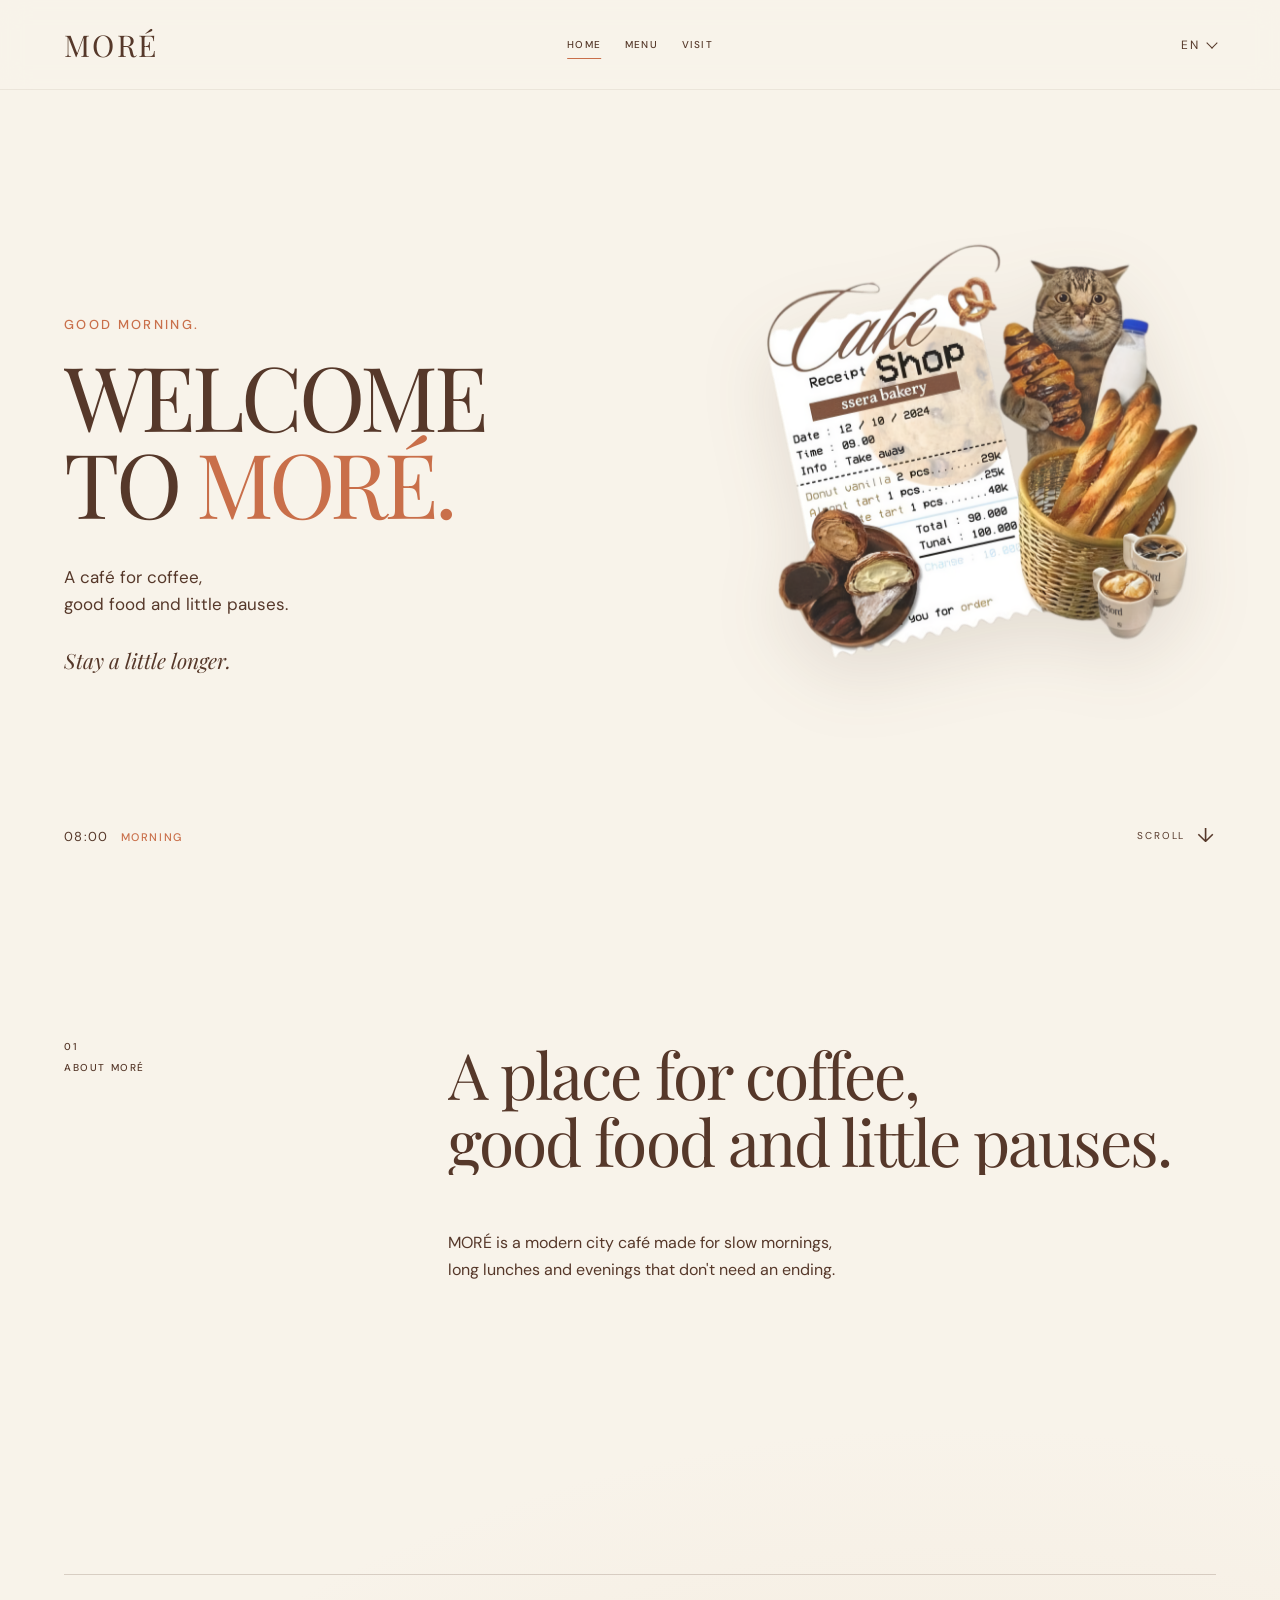
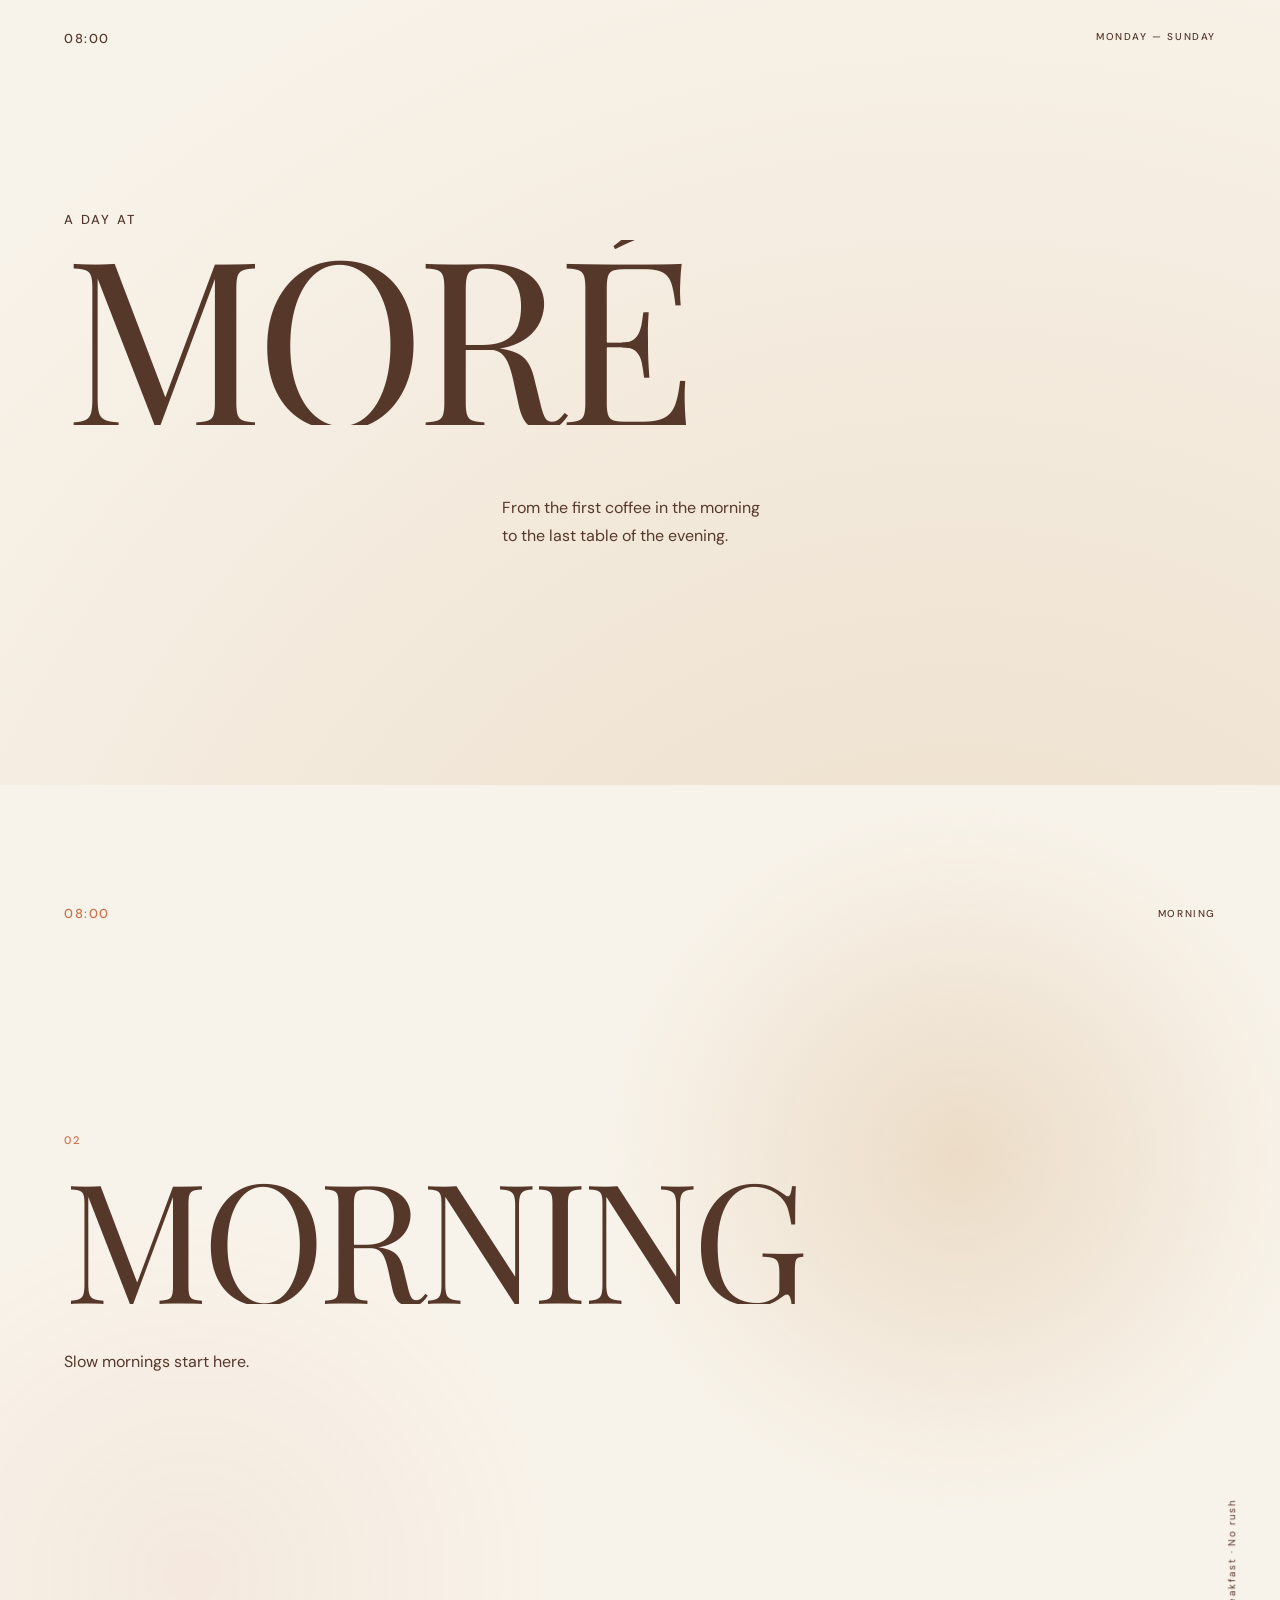
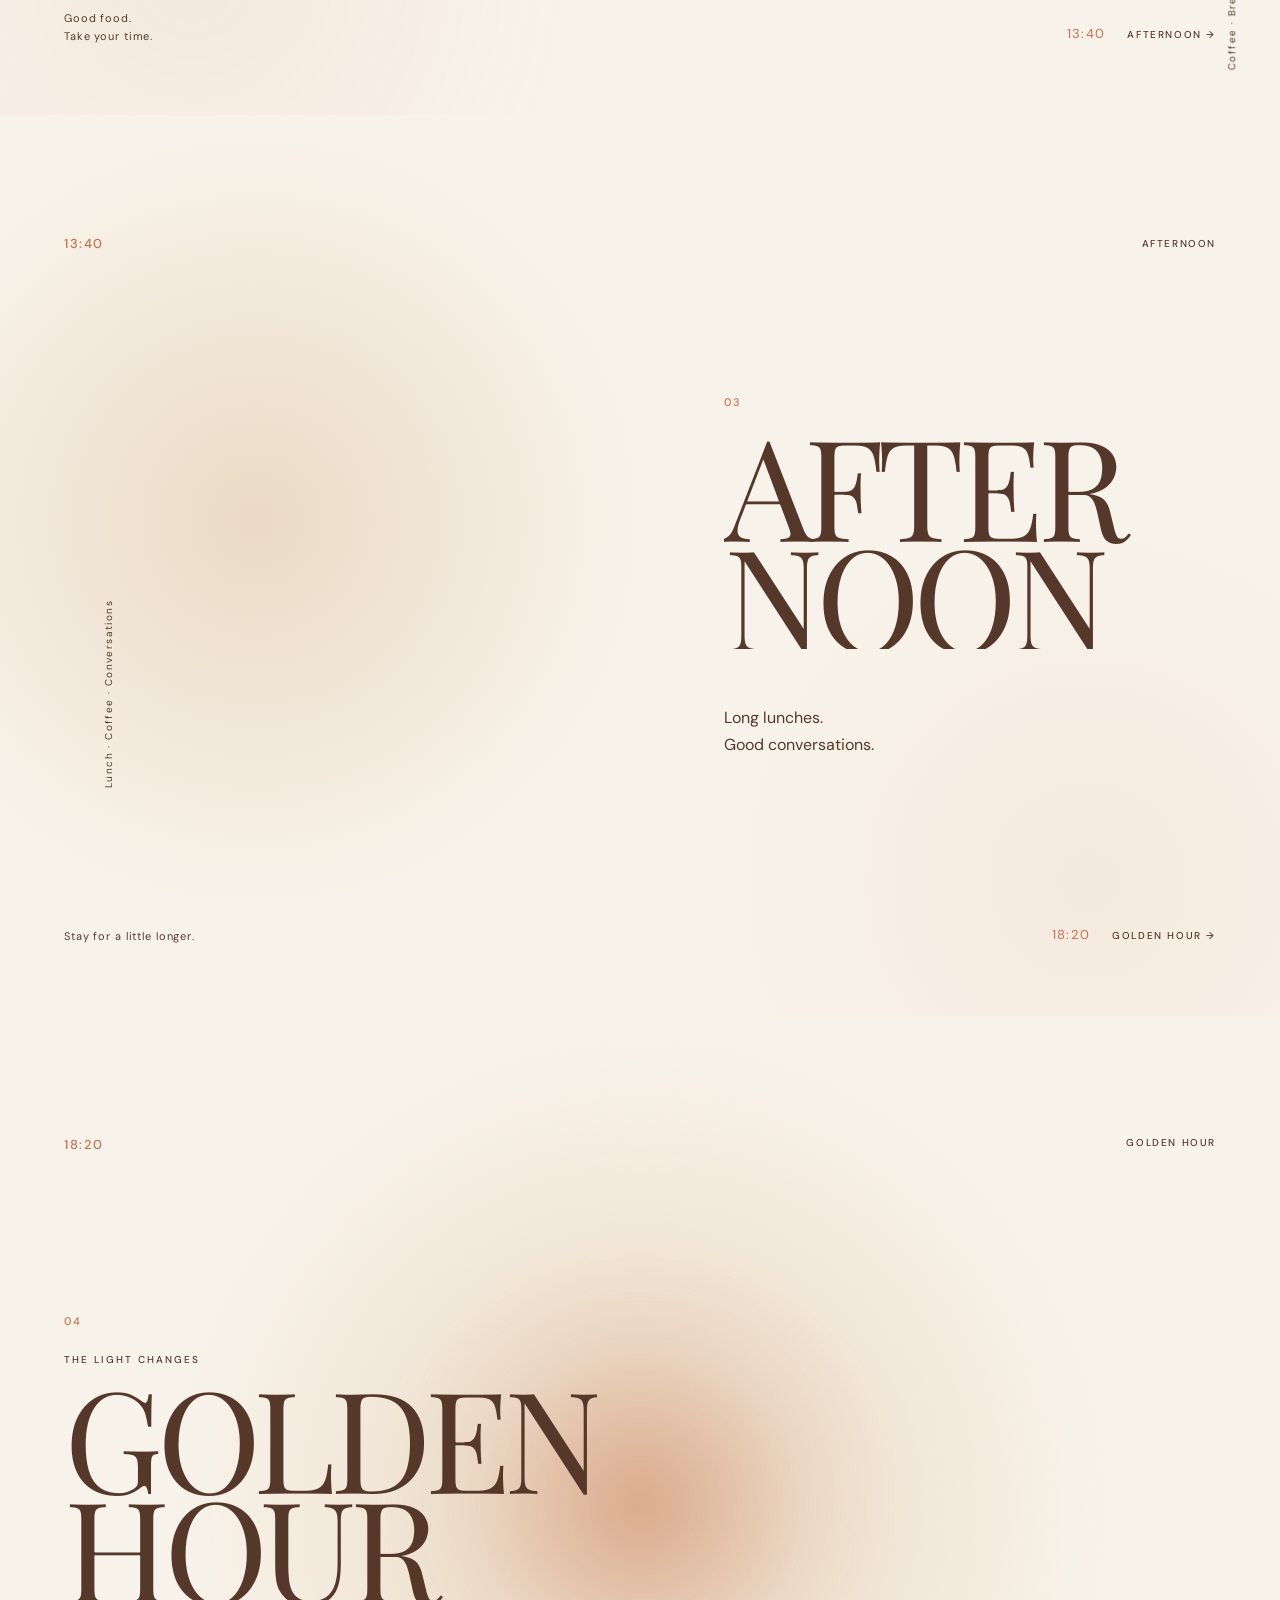
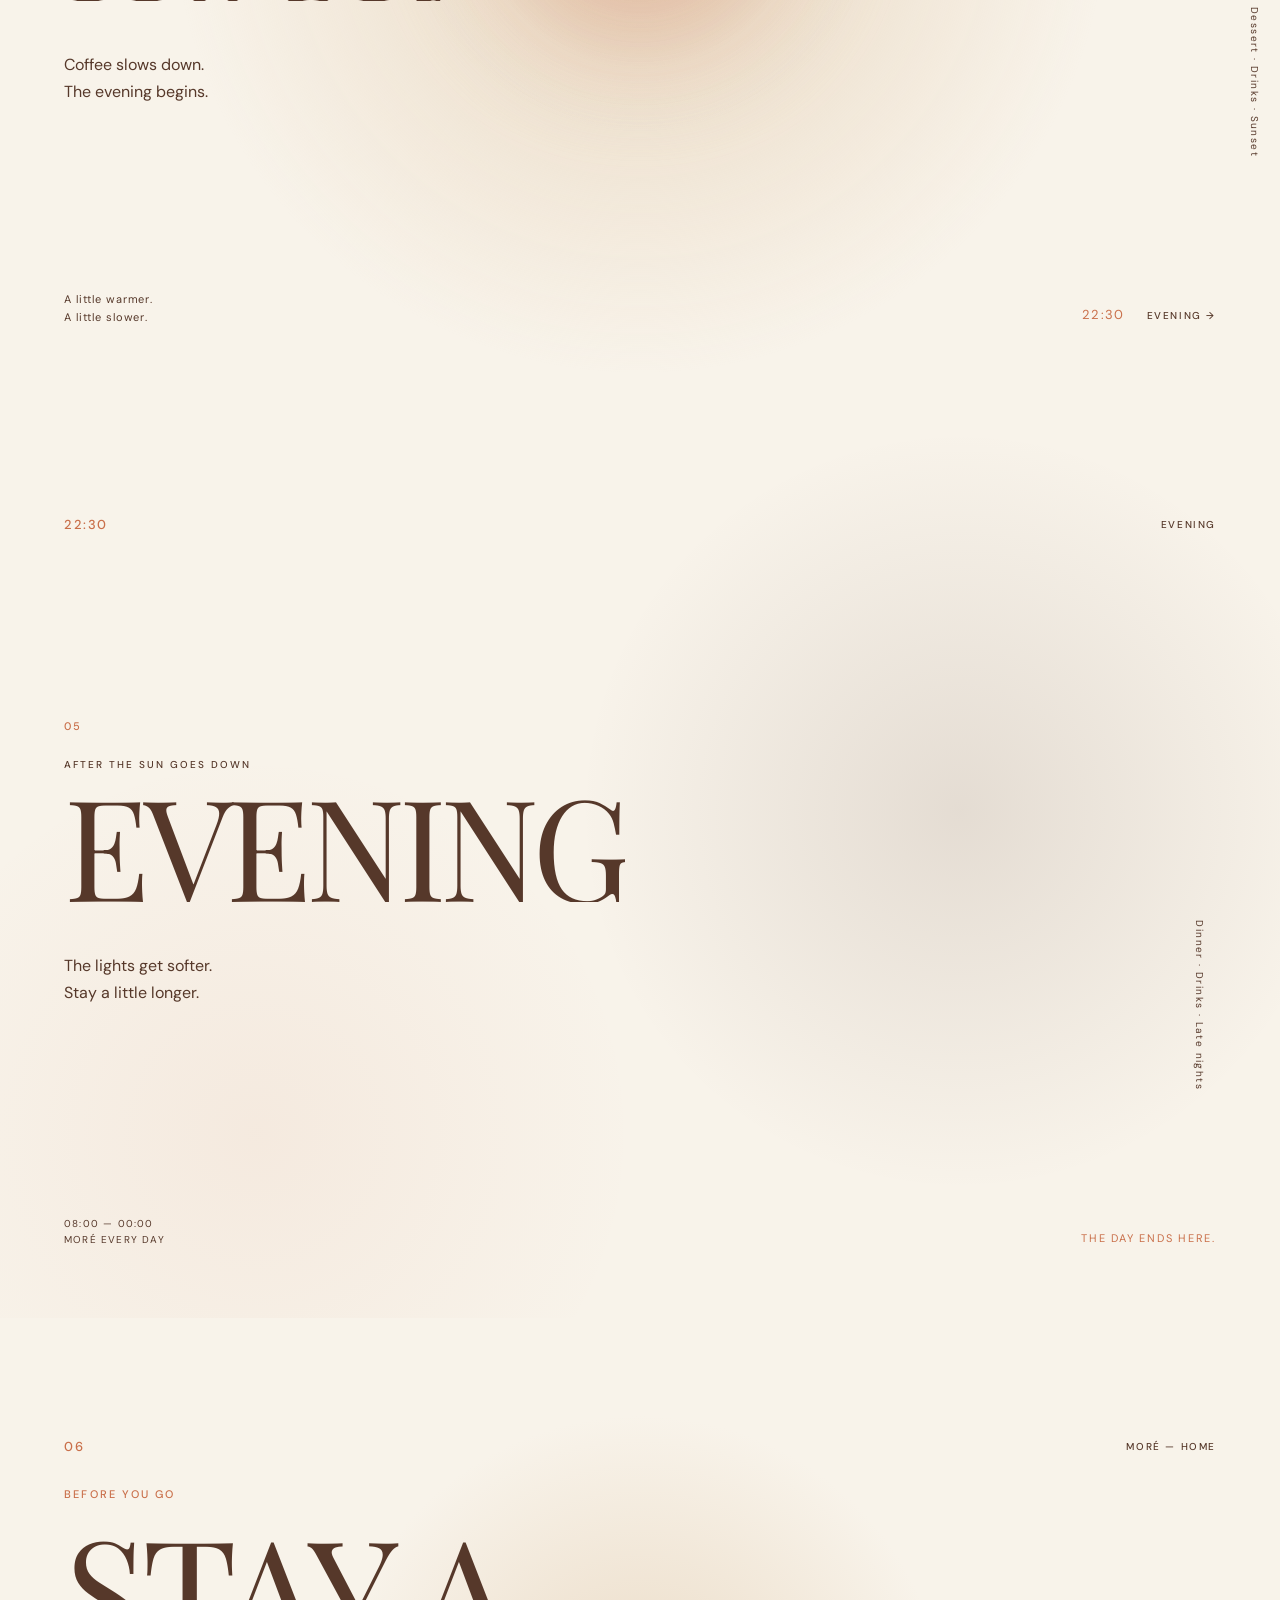
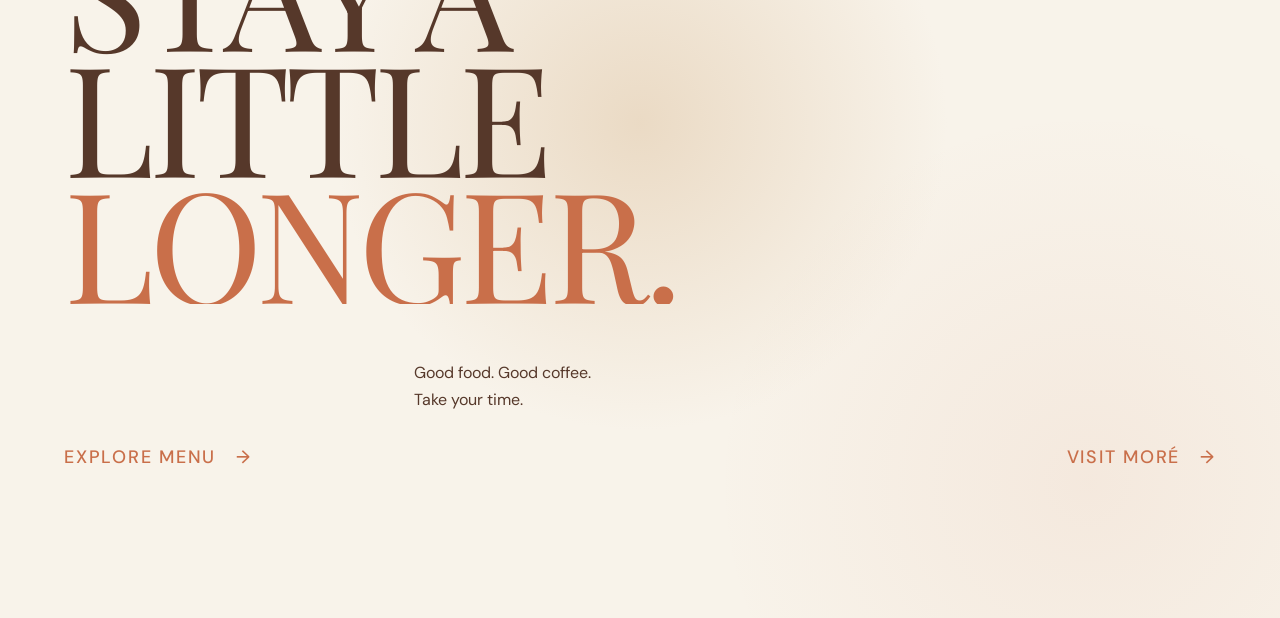
==== index.html @ 7689d216 "Add files via upload" ====
<!DOCTYPE html>
<html lang="ru">
<head>
    <meta charset="UTF-8">
    <meta name="viewport" content="width=device-width, initial-scale=1.0">

    <title>MORÉ — Stay a little longer.</title>

    <link rel="stylesheet" href="style.css">   
    <link rel="stylesheet" href="home.css">
    <link rel="stylesheet" href="decor.css">
</head>

<body>

    <!-- HEADER -->
    <header class="header">
        <a href="index.html" class="logo">MORÉ</a>

        <nav class="navigation">
            <a href="index.html" class="active" data-i18n="nav.home">HOME</a>
            <a href="menu.html" data-i18n="nav.menu">MENU</a>
            <a href="visit.html" data-i18n="nav.visit">VISIT</a>
        </nav>

        <div class="language-switcher">
            <button
                class="language-button"
                id="languageButton"
                type="button"
                aria-expanded="false"
                aria-label="Выбрать язык"
            >
                <span id="currentLanguage">EN</span>
                <span class="language-arrow"></span>
            </button>

            <div class="language-dropdown" id="languageDropdown" hidden>
                <button type="button" data-language="ru">Русский</button>
                <button type="button" data-language="en">English</button>
                <button type="button" data-language="kk">Қазақша</button>
            </div>
        </div>
    </header>

    <main>

        
        <!-- MORÉ ORGANIC ARTWORK -->
        
        


        <!-- HERO -->
        <section class="hero">

            <div class="hero-content">

                <p class="hero-small" data-i18n="home.hero.small">
                    GOOD MORNING.
                </p>

                <h1 data-i18n="home.hero.title">WELCOME<br>TO <span>MORÉ.</span></h1>

                <p class="hero-description" data-i18n="home.hero.description">
                    A café for coffee,<br>
                    good food and little pauses.
                </p>

                <p class="hero-tagline" data-i18n="home.hero.tagline">
                    Stay a little longer.
                </p>

            </div>

            <!-- IMAGE -->
            <div class="hero-image">
                <img
                    src="images/home/welcome-decor.png"
                    alt="Декоративная композиция MORÉ"
                    data-i18n-alt="home.hero.image"
                >
            </div>

            <!-- TIME -->
            <div class="hero-time">
                <span>08:00</span>
                <strong data-i18n="home.morning.title">MORNING</strong>
            </div>

            <!-- SCROLL -->
            <div class="scroll-indicator">
                <span data-i18n="home.hero.scroll">SCROLL</span>
                <span class="arrow">↓</span>
            </div>

        

        
        </section>

        <!-- DECORATIVE WAVE -->
        


        


        <!-- ABOUT MORÉ -->
        <section class="about-section">

            <div class="about-label">
                <span>01</span>
                <span data-i18n="home.about.label">ABOUT MORÉ</span>
            </div>

            <div class="about-content">

                <p class="about-intro" data-i18n="home.about.intro">
                    A place for coffee,<br>
                    good food and little pauses.
                </p>

                <p class="about-text" data-i18n="home.about.text">
                    MORÉ is a modern city café made for slow mornings,
                    long lunches and evenings that don't need an ending.
                </p>

            </div>

            <div class="about-line"></div>

        </section>

        <!-- DAY INTRO -->
        <section class="day-intro">

            <div class="day-time">
                <span>08:00</span>
                <span data-i18n="home.day.days">MONDAY — SUNDAY</span>
            </div>

            <div class="day-title">
                <span class="day-label" data-i18n="home.day.label">A DAY AT</span>
                <h2>MORÉ</h2>
            </div>

            <p class="day-description" data-i18n="home.day.description">
                From the first coffee in the morning
                to the last table of the evening.
            </p>

        </section>

        <!-- MORNING -->
        <section class="morning-section">

            <div class="morning-top">
                <span>08:00</span>
                <span data-i18n="home.morning.title">MORNING</span>
            </div>

            <div class="morning-content">

                <div class="morning-title">
                    <span class="section-number">02</span>

                    <h2 data-i18n="home.morning.title">MORNING</h2>

                    <p data-i18n="home.morning.description">
                        Slow mornings start here.
                    </p>
                </div>

                <div class="morning-visual">
                    <div class="morning-image">
                        <div class="image-placeholder">
                            <img src="images/home/morning-croissant.png" alt="Morning Croissant">
                        </div>
                    </div>

                    <span class="visual-caption" data-i18n="home.morning.caption">
                        Coffee · Breakfast · No rush
                    </span>
                </div>

            </div>

            <div class="morning-bottom">

                <span data-i18n="home.morning.bottom">
                    Good food.<br>
                    Take your time.
                </span>

                <div class="next-time">
                    <span>13:40</span>
                    <strong data-i18n="home.afternoon.next">AFTERNOON →</strong>
                </div>

            </div>

        </section>

        <!-- AFTERNOON -->
        <section class="afternoon-section">

            <div class="afternoon-top">
                <span>13:40</span>
                <span data-i18n="home.afternoon.top">AFTERNOON</span>
            </div>

            <div class="afternoon-content">

                <div class="afternoon-visual">

                    <div class="afternoon-image">
                        <div class="afternoon-placeholder">
                            
                            <img src="images/home/iced-latte.png" alt="Iced latte with coffee splash">
                        </div>
                    </div>

                    <span class="afternoon-caption" data-i18n="home.afternoon.caption">
                        Lunch · Coffee · Conversations
                    </span>

                </div>

                <div class="afternoon-title">

                    <span class="section-number">03</span>

                    <h2 data-i18n="home.afternoon.title">AFTER<br>NOON</h2>

                    <p data-i18n="home.afternoon.description">
                        Long lunches.<br>
                        Good conversations.
                    </p>

                </div>

            </div>

            <div class="afternoon-bottom">

                <span data-i18n="home.afternoon.bottom">
                    Stay for a little longer.
                </span>

                <div class="next-time">
                    <span>18:20</span>
                    <strong data-i18n="home.golden.next">GOLDEN HOUR →</strong>
                </div>

            </div>

        </section>

        <!-- GOLDEN HOUR -->
        <section class="golden-section">

            <div class="golden-top">
                <span>18:20</span>
                <span data-i18n="home.golden.top">GOLDEN HOUR</span>
            </div>

            <div class="golden-content">

                <div class="golden-title">

                    <span class="section-number">04</span>

                    <span class="golden-label" data-i18n="home.golden.label">
                        THE LIGHT CHANGES
                    </span>

                    <h2 data-i18n="home.golden.title">
                        GOLDEN<br>
                        HOUR
                    </h2>

                    <p data-i18n="home.golden.description">
                        Coffee slows down.<br>
                        The evening begins.
                    </p>

                </div>

                <div class="golden-visual">

                    <div class="golden-glow"></div>

                    <div class="golden-image">
                        <div class="golden-placeholder">
                            <img src="images/home/golden-pistachio.png" alt="Pistachio Cake">
                        </div>
                    </div>

                    <span class="golden-caption" data-i18n="home.golden.caption">
                        Dessert · Drinks · Sunset
                    </span>

                </div>

            </div>

            <div class="golden-bottom">

                <span data-i18n="home.golden.bottom">
                    A little warmer.<br>
                    A little slower.
                </span>

                <div class="next-time">
                    <span>22:30</span>
                    <strong data-i18n="home.evening.next">EVENING →</strong>
                </div>

            </div>

        </section>

        <!-- EVENING -->
        <section class="evening-section">

            <div class="evening-top">
                <span>22:30</span>
                <span data-i18n="home.evening.title">EVENING</span>
            </div>

            <div class="evening-content">

                <div class="evening-title">

                    <span class="section-number">05</span>

                    <span class="evening-label" data-i18n="home.evening.label">
                        AFTER THE SUN GOES DOWN
                    </span>

                    <h2 data-i18n="home.evening.title">EVENING</h2>

                    <p data-i18n="home.evening.description">
                        The lights get softer.<br>
                        Stay a little longer.
                    </p>

                </div>

                <div class="evening-visual">

                    <div class="evening-image">
    <div class="evening-placeholder">
        <img src="images/home/evening-ramen.jpg" alt="Ramen">
    </div>
</div>

                    <span class="evening-caption" data-i18n="home.evening.caption">
                        Dinner · Drinks · Late nights
                    </span>

                </div>

            </div>

            <div class="evening-bottom">

                <span data-i18n="home.evening.bottom">
                    08:00 — 00:00<br>
                    MORÉ EVERY DAY
                </span>

                <span class="evening-end" data-i18n="home.evening.end">
                    THE DAY ENDS HERE.
                </span>

            </div>

        </section>

        <!-- HOME END -->
        <section class="home-end">

            <div class="home-end-top">
                <span>06</span>
                <span data-i18n="home.end.top">MORÉ — HOME</span>
            </div>

            <div class="home-end-content">

                <span class="home-end-label" data-i18n="home.end.label">
                    BEFORE YOU GO
                </span>

                <h2 data-i18n="home.end.title">
                    STAY A<br>
                    LITTLE<br>
                    <span>LONGER.</span>
                </h2>

                <p data-i18n="home.end.description">
                    Good food. Good coffee.<br>
                    Take your time.
                </p>

            </div>

            <div class="home-end-actions">

                <a href="menu.html" class="home-end-link">
                    <span data-i18n="home.end.menu">EXPLORE MENU</span>
                    <span>→</span>
                </a>

                <a href="visit.html" class="home-end-link">
                    <span data-i18n="home.end.visit">VISIT MORÉ</span>
                    <span>→</span>
                </a>

            </div>

        </section>

    </main>

    <script src="script.js"></script>
    
    <script src="home.js"></script>

</body>
</html>
---- style.css ----
/* =========================
   MORÉ — GLOBAL STYLES
========================= */

@import url('https://fonts.googleapis.com/css2?family=DM+Sans:wght@400;500;600&family=Playfair+Display:wght@400;500&display=swap');

* {
    margin: 0;
    padding: 0;
    box-sizing: border-box;
}

html {
    scroll-behavior: smooth;
}

body {
    background: #F8F3EA;
    color: #56382A;
    font-family: "DM Sans", sans-serif;
}

/* =========================
   MORÉ — ONE GLOBAL HEADER
========================= */

.header {
    position: fixed;
    top: 0;
    left: 0;
    z-index: 1000;

    display: flex;
    align-items: center;
    justify-content: space-between;

    width: 100%;
    height: 90px;
    padding: 0 5vw;

    background: rgba(248, 243, 234, 0.08);
    backdrop-filter: blur(3px);
    -webkit-backdrop-filter: blur(3px);

    border-bottom: 1px solid rgba(86, 56, 42, 0.10);
}

/* LOGO */

.logo {
    flex-shrink: 0;

    color: #56382A;
    font-family: "Playfair Display", serif;
    font-size: 30px;
    font-weight: 400;
    letter-spacing: 0.08em;
    line-height: 1;

    text-decoration: none;
}

/* NAVIGATION */

.navigation {
    position: absolute;
    left: 50%;
    transform: translateX(-50%);

    display: flex;
    align-items: center;
    justify-content: center;
    gap: 24px;

    min-width: 0;
    margin: 0;
    white-space: nowrap;
}

.navigation a {
    position: relative;
    flex-shrink: 0;

    color: #56382A;
    font-family: "DM Sans", sans-serif;
    font-size: 10px;
    font-weight: 500;
    letter-spacing: 0.12em;

    white-space: nowrap;
    text-decoration: none;
    transition: color 0.3s ease;
}

/* Animated underline */

.navigation a::after {
    content: "";
    position: absolute;
    left: 0;
    bottom: -8px;

    width: 100%;
    height: 1px;
    background: #C96F4A;

    transform: scaleX(0);
    transform-origin: left;
    transition: transform 0.4s cubic-bezier(0.2, 0.7, 0.2, 1);
}

.navigation a:hover {
    color: #C96F4A;
}

.navigation a:hover::after,
.navigation a.active::after {
    transform: scaleX(1);
}

/* OPTIONAL HEADER LINK — VISIT */

.header-cta {
    display: inline-flex;
    align-items: center;
    gap: 10px;

    flex-shrink: 0;

    color: #56382A;
    font-size: 9px;
    font-weight: 600;
    letter-spacing: 0.15em;

    text-decoration: none;
    transition: color 0.3s ease;
}

.header-cta:hover {
    color: #C96F4A;
}

.header-cta span {
    display: inline-block;
    transition: transform 0.3s ease;
}

.header-cta:hover span {
    transform: translate(3px, -3px);
}

/* VISIT — FIND US */

.visit-header-actions {
    display: flex;
    align-items: center;
    justify-content: flex-end;
    gap: 24px;
    flex-shrink: 0;
}

.visit-header-actions .language-switcher {
    margin-left: 0;
}

.visit-header-link {
    display: inline-flex;
    align-items: center;
    gap: 10px;
    flex-shrink: 0;

    color: #56382A;
    font-size: 9px;
    font-weight: 600;
    letter-spacing: 0.15em;

    text-decoration: none;
    transition: color 0.3s ease;
}

.visit-header-link:hover {
    color: #C96F4A;
}

.visit-header-link span {
    display: inline-block;
    transition: transform 0.3s ease;
}

.visit-header-link:hover span {
    transform: translate(3px, -3px);
}

/* =========================
   LANGUAGE SWITCHER
========================= */

.language-switcher {
    position: relative;
    display: flex;
    align-items: center;
    margin-left: 30px;
    flex-shrink: 0;
}

.language-button {
    display: flex;
    align-items: center;
    gap: 8px;
    padding: 10px 0 10px 10px;

    border: none;
    background: transparent;

    color: var(--brown, #56382A);
    font-family: inherit;
    font-size: 12px;
    letter-spacing: 1.5px;

    cursor: pointer;
    transition: color 0.3s ease;
}

.language-button:hover {
    color: var(--terra, #C96F4A);
}

.language-arrow {
    display: inline-block;
    width: 8px;
    height: 8px;
    margin-left: 1px;
    margin-top: -4px;

    border-right: 1.5px solid currentColor;
    border-bottom: 1.5px solid currentColor;

    transform: rotate(45deg);
    flex-shrink: 0;
    transition: transform 0.3s ease;
}

.language-button[aria-expanded="true"] .language-arrow {
    transform: translateY(4px) rotate(225deg);
}

.language-dropdown {
    position: absolute;
    z-index: 1000;
    top: calc(100% + 12px);
    right: 0;

    min-width: 145px;
    padding: 7px;

    border: 1px solid rgba(86, 56, 42, 0.15);
    background: #F8F3EA;
    box-shadow: 0 12px 30px rgba(56, 36, 25, 0.12);
}

.language-dropdown[hidden] {
    display: none;
}

.language-dropdown button {
    display: block;
    width: 100%;
    padding: 12px 14px;

    border: none;
    background: transparent;

    color: #56382A;
    text-align: left;
    font-family: inherit;
    font-size: 13px;

    cursor: pointer;
    transition: background-color 0.25s ease, color 0.25s ease;
}

.language-dropdown button:hover {
    background: rgba(201, 111, 74, 0.12);
    color: #C96F4A;
}


/* =========================================
   MORÉ — NEW MOBILE HEADER
========================================= */

/* =========================================
   MORÉ — NEW MOBILE HEADER
========================================= */

@media (max-width: 768px) {

    /* HEADER */

    .header {
        position: fixed;
        top: 0;
        left: 0;
        width: 100%;
        height: 72px;
        padding: 0 16px;
        box-sizing: border-box;

        display: grid;
        grid-template-columns: 1fr auto 1fr;
        align-items: center;
        gap: 8px;
    }

    /* LOGO */

    .header .logo {
        position: relative;
        z-index: 2;
        justify-self: start;
        font-size: 22px;
        letter-spacing: .06em;
    }

    /* NAVIGATION */

    .header .navigation {
        position: static;
        left: auto;
        transform: none;

        grid-column: 2;
        justify-self: center;

        display: flex;
        align-items: center;
        justify-content: center;
        gap: 10px;
        margin: 0;
        white-space: nowrap;
    }

    .header .navigation a {
        flex-shrink: 0;
        font-size: 8px;
        letter-spacing: .04em;
        white-space: nowrap;
    }

    .header .navigation a::after {
        bottom: -6px;
    }

    /* LANGUAGE SWITCHER */

    .header .language-switcher {
        position: static;
        grid-column: 3;
        justify-self: end;

        display: flex;
        align-items: center;
        margin: 0;
        z-index: 2;
    }

    .header .language-button {
        gap: 5px;
        padding: 8px 0 8px 3px;
        font-size: 10px;
        letter-spacing: .5px;
    }

    .header .language-arrow {
        width: 6px;
        height: 6px;
    }

    /* VISIT — FIND US */

    .visit-header-actions {
        display: flex;
        align-items: center;
        flex: 0 0 auto;
        gap: 8px;
        margin-left: auto;
    }

    .visit-header-actions .language-switcher {
        margin-left: 0;
    }

    .visit-header-actions .visit-header-link {
        display: inline-flex;
        align-items: center;
        gap: 2px;
        font-size: 7px;
        letter-spacing: .03em;
        white-space: nowrap;
    }

    /* RUSSIAN */

    html[lang="ru"] .header .navigation {
        gap: 6px;
    }

    html[lang="ru"] .header .navigation a {
        font-size: 7px;
        letter-spacing: 0;
    }

    /* KAZAKH */

    html[lang="kk"] .header .navigation {
        gap: 5px;
    }

    html[lang="kk"] .header .navigation a {
        font-size: 7px;
        letter-spacing: 0;
    }
}

@media (max-width: 680px) {
    .header {
        outline: 2px solid red;
    }

    .header .language-switcher {
        outline: 2px solid blue;
    }
}
---- home.css ----
@import url('https://fonts.googleapis.com/css2?family=DM+Sans:wght@400;500;600&family=Playfair+Display:wght@400;500&display=swap');


/* =========================
   RESET
========================= */

* {
    margin: 0;
    padding: 0;
    box-sizing: border-box;
}

html {
    scroll-behavior: smooth;
}

body {
    background:
    radial-gradient(
        circle at 75% 40%,
        rgba(230, 210, 184, 0.7),
        transparent 32%
    ),
    radial-gradient(
        circle at 15% 85%,
        rgba(201, 111, 74, 0.08),
        transparent 28%
    ),
    #F8F3EA;

    color: #56382A;
    font-family: "DM Sans", sans-serif;
}



/* =========================
   HEADER — SHARED
========================= */

.header {
    position: fixed;
    top: 0;
    left: 0;

    width: 100%;
    height: 90px;
    padding: 0 5vw;
    box-sizing: border-box;

    display: flex;
    align-items: center;
    justify-content: space-between;

    z-index: 1000;

    background: rgba(248, 243, 234, 0.92);
    -webkit-backdrop-filter: blur(14px);
    backdrop-filter: blur(14px);

    border-bottom: 1px solid rgba(86, 56, 42, 0.08);
}

.logo {
    display: inline-block;
    flex-shrink: 0;

    color: #56382A;
    font-family: "Playfair Display", serif;
    font-size: 30px;
    font-weight: 400;
    line-height: 1;
    letter-spacing: 0.08em;
    text-decoration: none;
}
.navigation {
    position: absolute;
    left: 50%;
    transform: translateX(-50%);

    display: flex;
    align-items: center;
    justify-content: center;
    gap: 24px;

    min-width: 0;
    margin: 0;
    white-space: nowrap;
}

.navigation a {
    position: relative;
    flex-shrink: 0;

    color: #56382A;
    font-family: "DM Sans", sans-serif;
    font-size: 10px;
    font-weight: 500;
    letter-spacing: 0.12em;
    white-space: nowrap;
    text-decoration: none;

    transition: color 0.3s ease;
}

.navigation a:hover {
    color: #C96F4A;
}

.navigation a.active::after {
    content: "";

    position: absolute;
    left: 0;
    bottom: -8px;

    width: 100%;
    height: 1px;

    background: #C96F4A;
}
/* MOBILE HEADER */






/* =========================
   HERO
========================= */

.hero {
    position: relative;

    min-height: 100vh;

    padding: 150px 5vw 60px;

    overflow: hidden;

    display: flex;
    align-items: center;
}


/* =========================
   HERO TEXT
========================= */

.hero-content {
    position: relative;
    z-index: 3;

    max-width: 620px;
}

.hero-small {
    margin-bottom: 18px;

    font-size: 13px;
    font-weight: 500;

    letter-spacing: 0.18em;

    color: #C96F4A;
}

.hero h1 {
    font-family: "Playfair Display", serif;

    font-size: clamp(60px, 8vw, 125px);
    line-height: 0.9;
    font-weight: 400;

    letter-spacing: -0.04em;
}

.hero h1 span {
    color: #C96F4A;
}

.hero-description {
    margin-top: 38px;

    font-size: 17px;
    line-height: 1.6;

    color: #56382A;
}

.hero-tagline {
    margin-top: 28px;

    font-family: "Playfair Display", serif;

    font-size: 21px;
    font-style: italic;
}


/* =========================
   HERO IMAGE
========================= */

.hero-image {
    position: absolute;

    right: 4%;
    top: 50%;

    width: min(38vw, 520px);

    transform: translateY(-50%);

    z-index: 2;

    pointer-events: none;
}

.hero-image img {
    display: block;

    width: 100%;
    height: auto;

    object-fit: contain;

    filter: drop-shadow(0 25px 35px rgba(86, 56, 42, 0.12));
}


/* =========================
   TIME
========================= */

.hero-time {
    position: absolute;

    left: 5vw;
    bottom: 55px;

    display: flex;
    align-items: baseline;
    gap: 12px;

    z-index: 4;
}

.hero-time span {
    font-size: 13px;
    letter-spacing: 0.1em;
}

.hero-time strong {
    font-size: 11px;
    font-weight: 500;
    letter-spacing: 0.15em;

    color: #C96F4A;
}


/* =========================
   SCROLL
========================= */

.scroll-indicator {
    position: absolute;

    right: 5vw;
    bottom: 55px;

    display: flex;
    align-items: center;
    gap: 12px;

    font-size: 10px;
    letter-spacing: 0.18em;

    z-index: 4;
}

.arrow {
    font-size: 20px;
    line-height: 1;

    animation: scrollArrow 1.8s ease-in-out infinite;
}


/* =========================
   ANIMATION
========================= */

@keyframes scrollArrow {

    0%,
    100% {
        transform: translateY(0);
    }

    50% {
        transform: translateY(7px);
    }
}


/* =========================
   MOBILE
========================= */

@media (max-width: 768px) {

        .header {
        height: 75px;
        padding: 0 5vw;
    }

    .logo {
        font-size: 25px;
    }

    .navigation {
        gap: clamp(8px, 2.5vw, 16px);
    }

    .navigation a {
        font-size: 9px;
        letter-spacing: 0.04em;
    }

    .hero {
    min-height: 100svh;
    height: auto;
    padding: 120px 6vw 50px;

    display: flex;
    flex-direction: column;
    align-items: flex-start;
}

    .hero-content {
        max-width: 100%;
    }

    .hero h1 {
        font-size: clamp(52px, 16vw, 90px);
    }

    .hero-description {
        font-size: 15px;
        margin-top: 28px;
    }

    .hero-tagline {
        font-size: 18px;
    }

    .hero-image {
    position: relative;
    top: 100px;
    right: auto;
    left: auto;
    transform: none;

    width: 72%;
    max-width: 380px;
    margin: 24px auto 0;
}

.hero-image img {
    width: 100%;
    height: auto;
    object-fit: contain;
}

    .hero-time {
        left: 6vw;
        bottom: 35px;
    }

    .scroll-indicator {
        right: 6vw;
        bottom: 35px;
    }
}

/* =========================
   ABOUT MORÉ
========================= */

.about-section {
    position: relative;

    min-height: 75vh;

    padding: 140px 5vw 120px;

    background:
        radial-gradient(
            circle at 20% 70%,
            rgba(201, 111, 74, 0.07),
            transparent 28%
        ),
        var(--cream);

    display: grid;
    grid-template-columns: 1fr 2fr;

    align-items: start;
}


.about-label {
    display: flex;
    flex-direction: column;
    gap: 8px;

    color: var(--brown);

    font-size: 10px;
    font-weight: 500;

    letter-spacing: 0.16em;
}


.about-label span:first-child {
    color: var(--terracotta);
}


.about-content {
    max-width: 850px;
}


.about-intro {
    max-width: 800px;

    color: var(--brown-dark);

    font-family: "Playfair Display", serif;

    font-size: clamp(38px, 5vw, 72px);
    line-height: 1.05;
    font-weight: 400;

    letter-spacing: -0.03em;
}


.about-text {
    max-width: 470px;

    margin-top: 55px;
    margin-left: auto;

    color: var(--brown-light);

    font-size: 16px;
    line-height: 1.7;
}


.about-line {
    position: absolute;

    left: 5vw;
    right: 5vw;
    bottom: 0;

    height: 1px;

    background: rgba(86, 56, 42, 0.2);
}


/* =========================
   DAY INTRO
========================= */

.day-intro {
    position: relative;

    min-height: 90vh;

    padding: 150px 5vw;

    background:
        radial-gradient(
            circle at 75% 35%,
            rgba(230, 210, 184, 0.7),
            transparent 34%
        ),
        var(--cream);

    display: flex;
    flex-direction: column;

    justify-content: center;
}


.day-time {
    position: absolute;

    top: 55px;
    left: 5vw;
    right: 5vw;

    display: flex;
    justify-content: space-between;

    color: var(--brown);

    font-size: 10px;
    font-weight: 500;

    letter-spacing: 0.16em;
}


.day-time span:first-child {
    color: var(--terracotta);

    font-size: 13px;
}


.day-title {
    position: relative;

    z-index: 2;
}


.day-label {
    display: block;

    margin-bottom: 12px;

    color: var(--terracotta);

    font-size: 13px;
    font-weight: 500;

    letter-spacing: 0.18em;
}


.day-title h2 {
    color: var(--brown-dark);

    font-family: "Playfair Display", serif;

    font-size: clamp(100px, 18vw, 260px);
    line-height: 0.8;
    font-weight: 400;

    letter-spacing: -0.06em;
}


.day-description {
    max-width: 350px;

    margin-top: 70px;
    margin-left: 38%;

    color: var(--brown-light);

    font-size: 16px;
    line-height: 1.7;
}


/* =========================
   MOBILE
========================= */

@media (max-width: 768px) {

    .about-section {
        min-height: auto;

        padding: 100px 6vw 90px;

        display: block;
    }


    .about-label {
        margin-bottom: 45px;
    }


    .about-intro {
        font-size: clamp(38px, 11vw, 58px);
    }


    .about-text {
        margin-top: 40px;
        margin-left: 0;

        font-size: 15px;
    }


    .day-intro {
        min-height: 80vh;

        padding: 130px 6vw 90px;
    }


    .day-time {
        top: 35px;
        left: 6vw;
        right: 6vw;
    }


    .day-title h2 {
        font-size: clamp(80px, 25vw, 150px);
    }


    .day-description {
        margin-top: 55px;
        margin-left: 0;

        max-width: 280px;
    }
}

/* =========================
   MORNING
========================= */

.morning-section {
    position: relative;
    min-height: 100vh;
    padding: 120px 5vw 70px;

    background:
        radial-gradient(
            circle at 75% 40%,
            rgba(230, 210, 184, 0.7),
            transparent 32%
        ),
        radial-gradient(
            circle at 15% 85%,
            rgba(201, 111, 74, 0.08),
            transparent 28%
        ),
        #F8F3EA;

    display: flex;
    flex-direction: column;
    justify-content: space-between;
    overflow: hidden;
}


/* TOP */

.morning-top {
    display: flex;
    justify-content: space-between;
    align-items: center;

    font-size: 10px;
    font-weight: 500;
    letter-spacing: .16em;
}

.morning-top span:first-child {
    color: #C96F4A;
    font-size: 13px;
}


/* MAIN */

.morning-content {
    position: relative;

    min-height: 65vh;

    display: grid;
    grid-template-columns: 1fr 1fr;
    align-items: center;
}


/* TITLE */

.morning-title {
    position: relative;
    z-index: 3;
}

.section-number {
    display: block;
    margin-bottom: 20px;

    color: #C96F4A;

    font-size: 11px;
    font-weight: 500;
    letter-spacing: .18em;
}

.morning-title h2 {
    color: #56382A;

    font-family: "Playfair Display", serif;
    font-size: clamp(80px, 13vw, 190px);
    line-height: .82;
    font-weight: 400;
    letter-spacing: -.06em;
}

.morning-title p {
    max-width: 260px;
    margin-top: 45px;

    color: #56382A;

    font-size: 16px;
    line-height: 1.6;
}


/* VISUAL */

.morning-visual {
    position: relative;

    display: flex;
    justify-content: center;
    align-items: center;

    min-height: 520px;
}

.morning-image {
    position: relative;

    width: min(34vw, 500px);
    height: min(48vw, 600px);

    display: flex;
    justify-content: center;
    align-items: center;
}


/*
    Временный контейнер.
    Позже сюда поставим настоящее PNG
    с кофе / завтраком.
*/

.image-placeholder {
    width: 72%;
    height: 78%;

    border-radius: 48% 48% 42% 42%;

    background:
        radial-gradient(
            circle at 50% 35%,
            rgba(201, 111, 74, .25),
            transparent 35%
        ),
        #E6D2B8;

    display: flex;
    align-items: center;
    justify-content: center;

    transform: rotate(5deg);

    box-shadow:
    0 25px 55px rgba(86, 56, 42, .06);
}

.image-placeholder span {
    color: rgba(86, 56, 42, .45);

    font-size: 10px;
    letter-spacing: .18em;
}


/* IMAGE CAPTION */

.visual-caption {
    position: absolute;

    right: 0;
    bottom: 55px;

    color: #56382A;

    font-size: 10px;
    letter-spacing: .14em;

    transform: rotate(-90deg);
    transform-origin: right bottom;
}


/* BOTTOM */

.morning-bottom {
    display: flex;
    justify-content: space-between;
    align-items: flex-end;

    color: #56382A;

    font-size: 11px;
    line-height: 1.6;
    letter-spacing: .08em;
}

.next-time {
    display: flex;
    align-items: center;
    gap: 22px;
}

.next-time span {
    color: #C96F4A;

    font-size: 13px;
    letter-spacing: .1em;
}

.next-time strong {
    font-size: 10px;
    font-weight: 500;
    letter-spacing: .16em;
}


/* HOVER */

.next-time strong {
    transition: transform .3s ease;
}

.next-time:hover strong {
    transform: translateX(6px);
}


/* =========================
   MORNING — MOBILE
========================= */

@media (max-width: 768px) {

    .morning-section {
        min-height: 100vh;
        padding: 100px 6vw 45px;
    }

    .morning-content {
        min-height: auto;

        display: flex;
        flex-direction: column;
        align-items: flex-start;

        padding-top: 60px;
    }

    .morning-title h2 {
        font-size: clamp(70px, 21vw, 125px);
    }

    .morning-title p {
        margin-top: 30px;
    }

    .morning-visual {
        width: 100%;
        min-height: 420px;

        margin-top: 20px;
    }

    .morning-image {
        width: 75vw;
        height: 100vw;
        max-height: 480px;
    }

    .visual-caption {
        right: 5px;
        bottom: 35px;
    }

    .morning-bottom {
        margin-top: 40px;
    }

    .next-time {
        gap: 10px;
        flex-direction: column;
        align-items: flex-end;
    }
}

/* =========================
   AFTERNOON
========================= */

.afternoon-section {
    position: relative;

    min-height: 100vh;

    padding: 120px 5vw 70px;

    background:
        radial-gradient(
            circle at 20% 45%,
            rgba(230, 210, 184, 0.75),
            transparent 34%
        ),
        radial-gradient(
            circle at 85% 85%,
            rgba(201, 111, 74, 0.07),
            transparent 28%
        ),
        #F8F3EA;

    display: flex;
    flex-direction: column;
    justify-content: space-between;

    overflow: hidden;
}


/* =========================
   TOP
========================= */

.afternoon-top {
    display: flex;
    justify-content: space-between;
    align-items: center;

    font-size: 10px;
    font-weight: 500;
    letter-spacing: .16em;
}

.afternoon-top span:first-child {
    color: #C96F4A;

    font-size: 13px;
}


/* =========================
   CONTENT
========================= */

.afternoon-content {
    position: relative;

    min-height: 65vh;

    display: grid;
    grid-template-columns: 1.1fr .9fr;

    align-items: center;
}


/* =========================
   VISUAL
========================= */

.afternoon-visual {
    position: relative;

    min-height: 560px;

    display: flex;
    justify-content: center;
    align-items: center;
}

.afternoon-image {
    width: min(38vw, 570px);
    height: min(44vw, 570px);

    display: flex;
    align-items: center;
    justify-content: center;

    transform: rotate(-4deg);
}


/*
   Временный визуальный объект.
   Позже заменим его фотографией.
*/

.afternoon-placeholder {
    width: 78%;
    height: 78%;

    border-radius: 55% 45% 48% 52%;

    background:
        radial-gradient(
            circle at 45% 35%,
            rgba(201, 111, 74, .18),
            transparent 34%
        ),
        #E6D2B8;

    display: flex;
    align-items: center;
    justify-content: center;

    box-shadow:
    0 25px 55px rgba(86, 56, 42, .06);
}

.afternoon-placeholder span {
    color: rgba(86, 56, 42, .4);

    font-size: 10px;
    letter-spacing: .18em;
}


/* =========================
   CAPTION
========================= */

.afternoon-caption {
    position: absolute;

    left: 8%;
    bottom: 70px;

    color: #56382A;

    font-size: 10px;
    letter-spacing: .14em;

    transform: rotate(-90deg);
    transform-origin: left bottom;
}


/* =========================
   TITLE
========================= */

.afternoon-title {
    position: relative;

    z-index: 3;

    padding-left: 5%;
}

.afternoon-title .section-number {
    display: block;

    margin-bottom: 20px;

    color: #C96F4A;

    font-size: 11px;
    font-weight: 500;
    letter-spacing: .18em;
}

.afternoon-title h2 {
    color: #56382A;

    font-family: "Playfair Display", serif;

    font-size: clamp(75px, 11vw, 165px);

    line-height: .78;

    font-weight: 400;

    letter-spacing: -.065em;
}

.afternoon-title p {
    margin-top: 55px;

    color: #56382A;

    font-size: 16px;

    line-height: 1.7;
}


/* =========================
   BOTTOM
========================= */

.afternoon-bottom {
    display: flex;

    justify-content: space-between;

    align-items: flex-end;

    color: #56382A;

    font-size: 11px;

    line-height: 1.6;

    letter-spacing: .08em;
}

.afternoon-bottom .next-time {
    display: flex;

    align-items: center;

    gap: 22px;
}

.afternoon-bottom .next-time span {
    color: #C96F4A;

    font-size: 13px;

    letter-spacing: .1em;
}

.afternoon-bottom .next-time strong {
    font-size: 10px;

    font-weight: 500;

    letter-spacing: .16em;

    transition: transform .3s ease;
}

.afternoon-bottom .next-time strong:hover {
    transform: translateX(6px);
}


/* =========================
   MOBILE
========================= */

@media (max-width: 768px) {

    .afternoon-section {
        min-height: 100vh;

        padding: 100px 6vw 45px;
    }

    .afternoon-content {
        min-height: auto;

        display: flex;

        flex-direction: column-reverse;

        align-items: flex-start;

        padding-top: 60px;
    }

    .afternoon-title {
        padding-left: 0;
    }

    .afternoon-title h2 {
        font-size: clamp(70px, 20vw, 120px);
    }

    .afternoon-title p {
        margin-top: 30px;
    }

    .afternoon-visual {
        width: 100%;

        min-height: 400px;

        margin-top: 25px;
    }

    .afternoon-image {
        width: 80vw;

        height: 90vw;

        max-height: 460px;
    }

    .afternoon-caption {
        left: 3px;

        bottom: 35px;
    }

    .afternoon-bottom {
        margin-top: 40px;
    }

    .afternoon-bottom .next-time {
        gap: 10px;

        flex-direction: column;

        align-items: flex-end;
    }
}

/* =========================
   GOLDEN HOUR
========================= */

.golden-section {
    position: relative;

    min-height: 100vh;

    padding: 120px 5vw 70px;

    background:
        radial-gradient(
            circle at 50% 48%,
            rgba(201, 111, 74, 0.20),
            transparent 30%
        ),
        radial-gradient(
            circle at 50% 50%,
            rgba(230, 210, 184, 0.85),
            transparent 58%
        ),
        #F8F3EA;

    display: flex;
    flex-direction: column;
    justify-content: space-between;

    overflow: hidden;
}


/* =========================
   TOP
========================= */

.golden-top {
    position: relative;
    z-index: 5;

    display: flex;
    justify-content: space-between;

    font-size: 10px;
    font-weight: 500;

    letter-spacing: .16em;
}

.golden-top span:first-child {
    color: #C96F4A;
    font-size: 13px;
}


/* =========================
   CONTENT
========================= */

.golden-content {
    position: relative;

    min-height: 65vh;

    display: flex;
    align-items: center;
    justify-content: center;
}


/* =========================
   TITLE
========================= */

.golden-title {
    position: absolute;

    left: 0;

    z-index: 4;
}

.golden-title .section-number {
    display: block;

    margin-bottom: 25px;

    color: #C96F4A;

    font-size: 11px;
    font-weight: 500;

    letter-spacing: .18em;
}

.golden-label {
    display: block;

    margin-bottom: 15px;

    color: #56382A;

    font-size: 10px;
    font-weight: 500;

    letter-spacing: .2em;
}

.golden-title h2 {
    color: #56382A;

    font-family: "Playfair Display", serif;

    font-size: clamp(75px, 11vw, 170px);

    line-height: .78;

    font-weight: 400;

    letter-spacing: -.065em;
}

.golden-title p {
    margin-top: 50px;

    color: #56382A;

    font-size: 16px;

    line-height: 1.7;
}


/* =========================
   VISUAL
========================= */

.golden-visual {
    position: relative;

    width: min(60vw, 760px);
    height: min(55vw, 650px);

    display: flex;

    align-items: center;
    justify-content: center;
}


/* GLOW */

.golden-glow {
    position: absolute;

    width: 75%;
    height: 75%;

    border-radius: 50%;

    background:
        radial-gradient(
            circle,
            rgba(201, 111, 74, .28),
            rgba(230, 210, 184, .1) 45%,
            transparent 70%
        );

    filter: blur(10px);

    animation: goldenGlow 5s ease-in-out infinite;
}

@keyframes goldenGlow {

    0%,
    100% {
        transform: scale(1);
        opacity: .8;
    }

    50% {
        transform: scale(1.08);
        opacity: 1;
    }
}


.golden-image {
    position: relative;
    left: 35%;

    z-index: 2;
    width: 55%;
    height: 78%;

    display: flex;
    align-items: center;
    justify-content: center;

    transform: rotate(3deg);
}

.golden-placeholder {
    width: 100%;
    height: 100%;

    border-radius: 48% 52% 50% 45%;

    background:
        linear-gradient(
            145deg,
            rgba(201, 111, 74, .35),
            rgba(230, 210, 184, .8)
        );

    display: flex;

    align-items: center;
    justify-content: center;

    box-shadow:
    0 25px 55px rgba(86, 56, 42, .06);
}

.golden-placeholder span {
    color: rgba(86, 56, 42, .4);

    font-size: 10px;

    letter-spacing: .18em;
}


/* =========================
   CAPTION
========================= */

.golden-caption {
    position: absolute;

    right: -30%;
    bottom: 12%;

    color: #56382A;

    font-size: 10px;

    letter-spacing: .14em;

    transform: rotate(90deg);

    transform-origin: right bottom;

    
}


/* =========================
   BOTTOM
========================= */

.golden-bottom {
    position: relative;

    z-index: 5;

    display: flex;

    justify-content: space-between;

    align-items: flex-end;

    color: #56382A;

    font-size: 11px;

    line-height: 1.6;

    letter-spacing: .08em;
}

.golden-bottom .next-time {
    display: flex;

    align-items: center;

    gap: 22px;
}

.golden-bottom .next-time span {
    color: #C96F4A;

    font-size: 13px;

    letter-spacing: .1em;
}

.golden-bottom .next-time strong {
    font-size: 10px;

    font-weight: 500;

    letter-spacing: .16em;

    transition: transform .3s ease;
}

.golden-bottom .next-time strong:hover {
    transform: translateX(6px);
}


/* =========================
   MOBILE
========================= */

@media (max-width: 768px) {

    .golden-section {
        min-height: 100vh;

        padding: 100px 6vw 45px;
    }

    .golden-content {
        min-height: auto;

        display: flex;

        flex-direction: column;

        align-items: flex-start;

        padding-top: 55px;
    }

    .golden-title {
        position: relative;

        left: auto;
    }

    .golden-title h2 {
        font-size: clamp(65px, 19vw, 115px);
    }

    .golden-title p {
        margin-top: 30px;
    }

    .golden-visual {
        width: 100%;

        height: 110vw;

        max-height: 500px;

        margin-top: 10px;
    }

    .golden-image {
    width: 65%;
    height: 80%;

    left: 0;
    right: 0;
    margin-inline: auto;
}

    .golden-caption {
        right: 0;
        bottom: 12%;
    }

    .golden-bottom {
        margin-top: 35px;
    }

    .golden-bottom .next-time {
        gap: 10px;

        flex-direction: column;

        align-items: flex-end;
    }
}

/* =========================
   EVENING
========================= */

.evening-section {
    position: relative;

    min-height: 100vh;

    padding: 120px 5vw 70px;

    background:
        radial-gradient(
            circle at 75% 45%,
            rgba(86, 56, 42, 0.12),
            transparent 35%
        ),
        radial-gradient(
            circle at 20% 80%,
            rgba(201, 111, 74, 0.07),
            transparent 30%
        ),
        #F8F3EA;

    display: flex;
    flex-direction: column;
    justify-content: space-between;

    overflow: hidden;
}


/* =========================
   TOP
========================= */

.evening-top {
    display: flex;

    justify-content: space-between;

    align-items: center;

    font-size: 10px;

    font-weight: 500;

    letter-spacing: .16em;
}

.evening-top span:first-child {
    color: #C96F4A;

    font-size: 13px;
}


/* =========================
   CONTENT
========================= */

.evening-content {
    position: relative;

    min-height: 65vh;

    display: grid;

    grid-template-columns: .9fr 1.1fr;

    align-items: center;
}


/* =========================
   TITLE
========================= */

.evening-title {
    position: relative;

    z-index: 4;
}

.evening-title .section-number {
    display: block;

    margin-bottom: 25px;

    color: #C96F4A;

    font-size: 11px;

    font-weight: 500;

    letter-spacing: .18em;
}

.evening-label {
    display: block;

    margin-bottom: 15px;

    color: #56382A;

    font-size: 10px;

    font-weight: 500;

    letter-spacing: .2em;
}

.evening-title h2 {
    color: #56382A;

    font-family: "Playfair Display", serif;

    font-size: clamp(75px, 11vw, 170px);

    line-height: .82;

    font-weight: 400;

    letter-spacing: -.065em;
}

.evening-title p {
    margin-top: 50px;

    color: #56382A;

    font-size: 16px;

    line-height: 1.7;
}


/* =========================
   VISUAL
========================= */

.evening-visual {
    position: relative;

    min-height: 560px;

    display: flex;

    justify-content: center;

    align-items: center;
}

.evening-image {
    width: min(40vw, 590px);
    min-height: 560px;

    display: flex;
    align-items: center;
    justify-content: center;

    transform: rotate(-3deg);
    overflow: visible;
}

.evening-placeholder {
    width: 75%;
    height: 82%;

    border-radius: 52% 48% 45% 55%;

    background:
        radial-gradient(
            circle at 45% 35%,
            rgba(201, 111, 74, .16),
            transparent 35%
        ),
        #E6D2B8;

    display: flex;
    align-items: center;
    justify-content: center;

    box-shadow:
        0 25px 55px rgba(86, 56, 42, .06);
}

.evening-placeholder span {
    color: rgba(86, 56, 42, .4);

    font-size: 10px;

    letter-spacing: .18em;
}


/* =========================
   CAPTION
========================= */

.evening-caption {
    position: absolute;

    right: 4%;

    bottom: 70px;

    color: #56382A;

    font-size: 10px;

    letter-spacing: .14em;

    transform: rotate(90deg);

    transform-origin: right bottom;
}


/* =========================
   BOTTOM
========================= */

.evening-bottom {
    display: flex;

    justify-content: space-between;

    align-items: flex-end;

    color: #56382A;

    font-size: 10px;

    line-height: 1.6;

    letter-spacing: .12em;
}

.evening-end {
    color: #C96F4A;

    font-size: 11px;

    letter-spacing: .16em;
}


/* =========================
   MOBILE
========================= */

@media (max-width: 768px) {

    .evening-section {
        min-height: 100vh;

        padding: 100px 6vw 45px;
    }

    .evening-content {
        min-height: auto;

        display: flex;

        flex-direction: column;

        align-items: flex-start;

        padding-top: 55px;
    }

    .evening-title h2 {
        font-size: clamp(65px, 19vw, 115px);
    }

    .evening-title p {
        margin-top: 30px;
    }

    .evening-visual {
        width: 100%;

        min-height: 410px;

        margin-top: 15px;
    }

    .evening-image {
        width: 80vw;

        height: 90vw;

        max-height: 470px;
    }

    .evening-caption {
        right: 0;

        bottom: 35px;
    }

    .evening-bottom {
        margin-top: 35px;
    }
}

/* =========================
   HOME END
========================= */

.home-end {
    position: relative;

    min-height: 100vh;

    padding: 120px 5vw 70px;

    background:
        radial-gradient(
            circle at 50% 45%,
            rgba(230, 210, 184, 0.75),
            transparent 38%
        ),
        radial-gradient(
            circle at 85% 85%,
            rgba(201, 111, 74, 0.08),
            transparent 28%
        ),
        #F8F3EA;

    display: flex;
    flex-direction: column;
    justify-content: space-between;

    overflow: hidden;
}


/* =========================
   TOP
========================= */

.home-end-top {
    display: flex;

    justify-content: space-between;

    align-items: center;

    color: #56382A;

    font-size: 10px;

    font-weight: 500;

    letter-spacing: .16em;
}

.home-end-top span:first-child {
    color: #C96F4A;

    font-size: 13px;
}


/* =========================
   CONTENT
========================= */

.home-end-content {
    position: relative;

    z-index: 2;

    max-width: 1000px;
}

.home-end-label {
    display: block;

    margin-bottom: 25px;

    color: #C96F4A;

    font-size: 11px;

    font-weight: 500;

    letter-spacing: .2em;
}

.home-end-content h2 {
    color: #56382A;

    font-family: "Playfair Display", serif;

    font-size: clamp(75px, 12vw, 185px);

    line-height: .82;

    font-weight: 400;

    letter-spacing: -.065em;
}

.home-end-content h2 span {
    color: #C96F4A;
}

.home-end-content p {
    margin-top: 55px;

    margin-left: 35%;

    color: #56382A;

    font-size: 16px;

    line-height: 1.7;
}


/* =========================
   ACTIONS
========================= */

.home-end-actions {
    display: flex;

    justify-content: space-between;

    align-items: flex-end;
}

.home-end-link {
    position: relative;

    display: inline-flex;

    align-items: center;

    gap: 20px;

    color: #56382A;

    text-decoration: none;

    font-size: 11px;

    font-weight: 500;

    letter-spacing: .16em;

    transition: color .3s ease;
}

.home-end-link span {
    color: #C96F4A;

    font-size: 18px;

    transition: transform .3s ease;
}

.home-end-link:hover span {
    transform: translateX(7px);
}

.home-end-link::after {
    content: "";

    position: absolute;

    left: 0;

    bottom: -9px;

    width: 100%;

    height: 1px;

    background: #56382A;

    transform: scaleX(0);

    transform-origin: left;

    transition: transform .3s ease;
}

.home-end-link:hover::after {
    transform: scaleX(1);
}


/* =========================
   MOBILE
========================= */

@media (max-width: 768px) {

    .home-end {
        min-height: 100vh;

        padding: 100px 6vw 45px;
    }

    .home-end-content {
        padding-top: 50px;
    }

    .home-end-content h2 {
        font-size: clamp(65px, 19vw, 115px);
    }

    .home-end-content p {
        margin-top: 35px;

        margin-left: 0;
    }

    .home-end-actions {
        gap: 35px;

        flex-direction: column;

        align-items: flex-start;
    }
}


/* =====================================================
   MORÉ — EDITORIAL CINEMATIC MOTION
   Distinct reveals, slower scroll triggers
===================================================== */

/* HERO — keep the opening dramatic */

.hero .hero-small,
.hero .hero-content h1,
.hero .hero-description,
.hero .hero-tagline {
    opacity: 0;
    clip-path: inset(0 0 100% 0);
    animation: heroOpening 1.15s cubic-bezier(.16, 1, .3, 1) forwards;
}

.hero .hero-small { animation-delay: .15s; }
.hero .hero-content h1 { animation-delay: .35s; }
.hero .hero-description { animation-delay: .62s; }
.hero .hero-tagline { animation-delay: .82s; }

@keyframes heroOpening {
    from {
        opacity: 0;
        clip-path: inset(0 0 100% 0);
        transform: translateY(12px);
    }
    to {
        opacity: 1;
        clip-path: inset(0);
        transform: translateY(0);
    }
}

.hero .hero-image {
    opacity: 0;
    animation: heroImageOpening 1.7s cubic-bezier(.16, 1, .3, 1) .2s forwards;
    will-change: opacity, transform, filter;
}

@keyframes heroImageOpening {
    from {
        opacity: 0;
        transform: translateY(calc(-50% + 24px)) scale(.91);
        filter: blur(10px);
    }
    to {
        opacity: 1;
        transform: translateY(-50%) scale(1);
        filter: blur(0);
    }
}

.hero .hero-time,
.hero .scroll-indicator {
    opacity: 0;
    animation: heroDetails 1s ease 1s forwards;
}

@keyframes heroDetails {
    from { opacity: 0; transform: translateY(8px); }
    to { opacity: 1; transform: translateY(0); }
}

/* SECTIONS — fade in without moving the whole layout */

.home-reveal {
    opacity: 0;
    transition: opacity .9s ease;
}

.home-reveal.is-visible {
    opacity: 1;
}

/* TEXT — alternating editorial movement */

.text-reveal {
    opacity: 0;
    clip-path: inset(0 0 0 0);
    transform: translate3d(0, 28px, 0);
    transition:
        opacity .9s ease,
        transform 1.1s cubic-bezier(.16, 1, .3, 1);
    transition-delay: var(--reveal-delay, 0ms);
    will-change: opacity, transform;
}

.home-reveal.is-visible .text-reveal {
    opacity: 1;
    transform: translate3d(0, 0, 0);
}

/* Main headings feel like a magazine spread */

.day-title h2,
.morning-title h2,
.afternoon-title h2,
.golden-title h2,
.evening-title h2,
.home-end-content h2 {
    transition:
        letter-spacing 1.1s cubic-bezier(.16, 1, .3, 1),
        opacity 1s ease;
}

.day-intro.is-visible .day-title h2,
.morning-section.is-visible .morning-title h2 {
    letter-spacing: -.035em;
}

.afternoon-section.is-visible .afternoon-title h2,
.golden-section.is-visible .golden-title h2,
.evening-section.is-visible .evening-title h2 {
    letter-spacing: -.045em;
}

.home-end.home-end-visible .home-end-content h2 {
    letter-spacing: -.035em;
}

/* VISUALS — soft zoom instead of only blur */

.morning-visual,
.afternoon-visual,
.golden-visual,
.evening-visual {
    opacity: 0;
    transform: scale(.965);
    filter: blur(5px);
    transition:
        opacity 1.15s ease,
        transform 1.6s cubic-bezier(.16, 1, .3, 1),
        filter 1.2s ease;
}

.morning-visual.visual-visible,
.afternoon-visual.visual-visible,
.golden-visual.visual-visible,
.evening-visual.visual-visible {
    opacity: 1;
    transform: scale(1);
    filter: blur(0);
}

/* IMAGE REVEAL — diagonal editorial wipe */

.image-placeholder,
.afternoon-placeholder,
.golden-placeholder,
.evening-placeholder {
    opacity: 0;
    clip-path: inset(0 0 0 100%);
    transition:
        opacity .9s ease,
        clip-path 1.35s cubic-bezier(.16, 1, .3, 1);
}

.image-placeholder.placeholder-visible,
.afternoon-placeholder.placeholder-visible,
.golden-placeholder.placeholder-visible,
.evening-placeholder.placeholder-visible {
    opacity: 1;
    clip-path: inset(0);
}

/* Real images, if these wrappers contain img elements */

.morning-image img,
.afternoon-image img,
.golden-image img,
.evening-image img {
    transition:
        transform 1.8s cubic-bezier(.16, 1, .3, 1),
        opacity 1s ease;
}

.morning-visual.visual-visible img,
.afternoon-visual.visual-visible img,
.golden-visual.visual-visible img,
.evening-visual.visual-visible img {
    transform: scale(1.025);
}

/* SECTION NUMBERS — delayed, quiet detail */

.section-number {
    opacity: 0;
    transform: translateY(14px);
    transition:
        opacity .8s ease,
        transform 1s cubic-bezier(.16, 1, .3, 1);
}

.section-number.number-visible {
    opacity: 1;
    transform: translateY(0);
}

/* GOLDEN HOUR — warm cinematic glow */

.golden-glow {
    opacity: .2;
    transform: scale(.92);
    transition:
        opacity 1.6s ease,
        transform 2s cubic-bezier(.16, 1, .3, 1);
}

.golden-glow.glow-visible {
    opacity: 1;
    transform: scale(1);
}

.golden-section .golden-image {
    filter: drop-shadow(0 16px 24px rgba(86, 56, 42, 0));
    transition: filter 1.5s ease;
}

.golden-section.is-visible .golden-image {
    filter: drop-shadow(0 24px 34px rgba(86, 56, 42, .16));
}

/* ABOUT — line draws itself */

.about-line {
    transform: scaleX(0);
    transform-origin: left center;
    transition: transform 1.5s cubic-bezier(.16, 1, .3, 1);
}

.about-section.is-visible .about-line {
    transform: scaleX(1);
}

/* END — content and links arrive separately */

.home-end .home-end-content {
    opacity: 0;
    transform: translateY(24px);
    filter: blur(4px);
    transition:
        opacity 1s ease,
        transform 1.2s cubic-bezier(.16, 1, .3, 1),
        filter 1s ease;
}

.home-end.home-end-visible .home-end-content {
    opacity: 1;
    transform: translateY(0);
    filter: blur(0);
}

.home-end .home-end-link {
    opacity: 0;
    transform: translateY(12px);
    transition:
        opacity .8s ease,
        transform .9s cubic-bezier(.16, 1, .3, 1),
        color .3s ease;
}

.home-end.home-end-visible .home-end-link {
    opacity: 1;
    transform: translateY(0);
}

.home-end.home-end-visible .home-end-link:nth-child(2) {
    transition-delay: .18s;
}

/* ACCESSIBILITY */

@media (prefers-reduced-motion: reduce) {
    .hero .hero-small,
    .hero .hero-content h1,
    .hero .hero-description,
    .hero .hero-tagline,
    .hero .hero-image,
    .hero .hero-time,
    .hero .scroll-indicator,
    .home-reveal,
    .text-reveal,
    .morning-visual,
    .afternoon-visual,
    .golden-visual,
    .evening-visual,
    .image-placeholder,
    .afternoon-placeholder,
    .golden-placeholder,
    .evening-placeholder,
    .section-number,
    .home-end .home-end-content,
    .home-end .home-end-link,
    .about-line,
    .golden-glow {
        opacity: 1;
        filter: none;
        clip-path: none;
        transform: none;
        animation: none;
        transition: none;
    }
}

/* =========================================
   MORÉ — MULTILANGUAGE LAYOUT FIX
   Fix long RU / KK translations
========================================= */

/* HERO: reserve space for longer headings */

.hero-content {
    width: min(100%, 620px);
    min-width: 0;
}

.hero h1 {
    max-width: 100%;
    overflow-wrap: break-word;
    hyphens: auto;
    font-size: clamp(54px, 7.2vw, 112px);
}

/* Russian hero title */
html[lang="ru"] .hero h1 {
    font-size: clamp(48px, 6.2vw, 94px);
    line-height: 0.98;
    letter-spacing: -0.045em;
}

/* Kazakh hero title */
html[lang="kk"] .hero h1 {
    font-size: clamp(48px, 6.2vw, 94px);
    line-height: 0.98;
    letter-spacing: -0.045em;
}

/* Keep the hero text above the image */
@media (min-width: 769px) {
    html[lang="ru"] .hero-content,
    html[lang="kk"] .hero-content {
        max-width: 54%;
    }

    html[lang="ru"] .hero-image,
html[lang="kk"] .hero-image {
    width: min(38vw, 520px);
    right: 12%;
}
}

/* Large translated section headings */

html[lang="ru"] .about-intro,
html[lang="kk"] .about-intro {
    font-size: clamp(34px, 4.5vw, 62px);
    line-height: 1.12;
    overflow-wrap: break-word;
}

html[lang="ru"] .afternoon-title h2,
html[lang="kk"] .afternoon-title h2 {
    font-size: clamp(58px, 8.5vw, 130px);
    line-height: 0.9;
    overflow-wrap: break-word;
}

html[lang="ru"] .golden-title h2,
html[lang="kk"] .golden-title h2 {
    font-size: clamp(58px, 8.5vw, 135px);
    line-height: 0.9;
}

html[lang="ru"] .home-end-content h2,
html[lang="kk"] .home-end-content h2 {
    font-size: clamp(58px, 9.5vw, 145px);
    line-height: 0.92;
    overflow-wrap: break-word;
}

/* Let sections grow when translations need more room */

.morning-section,
.afternoon-section,
.golden-section,
.evening-section,
.home-end {
    height: auto;
    min-height: 100vh;
    min-height: 100svh;
    justify-content: flex-start;
    gap: 32px;
    overflow: clip;
}

/* Give the content and footer enough breathing room */

.morning-content,
.afternoon-content,
.golden-content,
.evening-content {
    flex-shrink: 0;
}

.morning-bottom,
.afternoon-bottom,
.golden-bottom,
.evening-bottom {
    flex-shrink: 0;
    margin-top: auto;
    padding-top: 24px;
}

/* Long descriptions should wrap instead of overflowing */

.hero-description,
.hero-tagline,
.about-text,
.day-description,
.morning-title p,
.afternoon-title p,
.golden-title p,
.evening-title p,
.home-end-content p {
    max-width: 100%;
    overflow-wrap: break-word;
}

/* Mobile: keep the translated hero inside the screen */

@media (max-width: 768px) {
    .hero {
        min-height: 100svh;
        height: auto;
        overflow: clip;
    }

    .hero-content {
        width: 100%;
        max-width: 100%;
    }

    .hero h1,
    html[lang="ru"] .hero h1,
    html[lang="kk"] .hero h1 {
        font-size: clamp(40px, 11vw, 72px);
        line-height: 1;
        letter-spacing: -0.04em;
    }

    html[lang="ru"] .hero-content,
    html[lang="kk"] .hero-content {
        max-width: 100%;
    }


    html[lang="ru"] .afternoon-title h2,
    html[lang="kk"] .afternoon-title h2 {
        font-size: clamp(48px, 13vw, 90px);
    }

    html[lang="ru"] .golden-title h2,
    html[lang="kk"] .golden-title h2 {
        font-size: clamp(48px, 13vw, 90px);
    }

    html[lang="ru"] .home-end-content h2,
    html[lang="kk"] .home-end-content h2 {
        font-size: clamp(48px, 13vw, 90px);
    }

    .morning-section,
    .afternoon-section,
    .golden-section,
    .evening-section,
    .home-end {
        min-height: 100svh;
        gap: 24px;
        overflow: clip;
    }

    .morning-bottom,
    .afternoon-bottom,
    .golden-bottom,
    .evening-bottom {
        flex-wrap: wrap;
        gap: 20px;
        margin-top: 24px;
    }

    .home-end-actions {
        margin-top: 24px;
    }
}

/* =========================================
   MORÉ — TYPOGRAPHY FIX
   English / Russian / Kazakh
========================================= */

/* 1. Не разрываем слова посреди букв */
.hero h1,
.about-intro,
.afternoon-title h2,
.golden-title h2,
.evening-title h2,
.home-end-content h2 {
    word-break: normal;
    overflow-wrap: normal;
    hyphens: none;
    text-wrap: balance;
}

/* 2. Главный заголовок */
.hero-content {
    min-width: 0;
    width: 100%;
    max-width: 620px;
}

.hero h1 {
    font-size: clamp(48px, 7vw, 108px);
    line-height: 0.98;
    letter-spacing: -0.045em;
    max-width: 100%;
}

/* 3. Длинные заголовки на русском и казахском */
html[lang="ru"] .hero h1,
html[lang="kk"] .hero h1 {
    font-size: clamp(42px, 5.8vw, 88px);
    line-height: 1;
    letter-spacing: -0.035em;
}

html[lang="ru"] .afternoon-title h2,
html[lang="kk"] .afternoon-title h2 {
    font-size: clamp(48px, 7vw, 108px);
    line-height: 0.98;
    letter-spacing: -0.045em;
}

html[lang="ru"] .golden-title h2,
html[lang="kk"] .golden-title h2,
html[lang="ru"] .evening-title h2,
html[lang="kk"] .evening-title h2 {
    font-size: clamp(48px, 7vw, 112px);
    line-height: 0.98;
    letter-spacing: -0.045em;
}

html[lang="ru"] .home-end-content h2,
html[lang="kk"] .home-end-content h2 {
    font-size: clamp(54px, 8vw, 130px);
    line-height: 0.98;
    letter-spacing: -0.045em;
}

/* 4. Секции не должны обрезать текст снизу */
.morning-section,
.afternoon-section,
.golden-section,
.evening-section,
.home-end {
    height: auto;
    min-height: 100vh;
    min-height: 100svh;
}

/* 5. На телефонах */
@media (max-width: 768px) {
    .hero h1,
    html[lang="ru"] .hero h1,
    html[lang="kk"] .hero h1 {
        font-size: clamp(38px, 10.5vw, 68px);
        line-height: 1.02;
        letter-spacing: -0.035em;
    }

    html[lang="ru"] .afternoon-title h2,
    html[lang="kk"] .afternoon-title h2,
    html[lang="ru"] .golden-title h2,
    html[lang="kk"] .golden-title h2,
    html[lang="ru"] .evening-title h2,
    html[lang="kk"] .evening-title h2 {
        font-size: clamp(42px, 11vw, 78px);
        line-height: 1;
        letter-spacing: -0.04em;
    }

    html[lang="ru"] .home-end-content h2,
    html[lang="kk"] .home-end-content h2 {
        font-size: clamp(44px, 12vw, 82px);
        line-height: 1;
    }
}

.afternoon-image img {
    width: 95%;
    height: auto;
    object-fit: contain;
 
}

.morning-image img {
    width: 115%;
    height: auto;
}

.golden-image img {
    width: 115%;
    height: auto;
    object-fit: contain;
}


.evening-placeholder img {
    display: block;
    width: 100%;
    height: auto;
    max-width: none;
    object-fit: contain;
}


.morning-image img,
.afternoon-image img,
.golden-image img,
.evening-image img {
    opacity: 0;
    transform: translateY(35px) scale(.96);

    transition:
        transform 1.8s cubic-bezier(.16, 1, .3, 1),
        opacity 1s ease;
}

.morning-image img.image-visible,
.afternoon-image img.image-visible,
.golden-image img.image-visible,
.evening-image img.image-visible {
    opacity: 1;
    transform: translateY(0) scale(1);
}
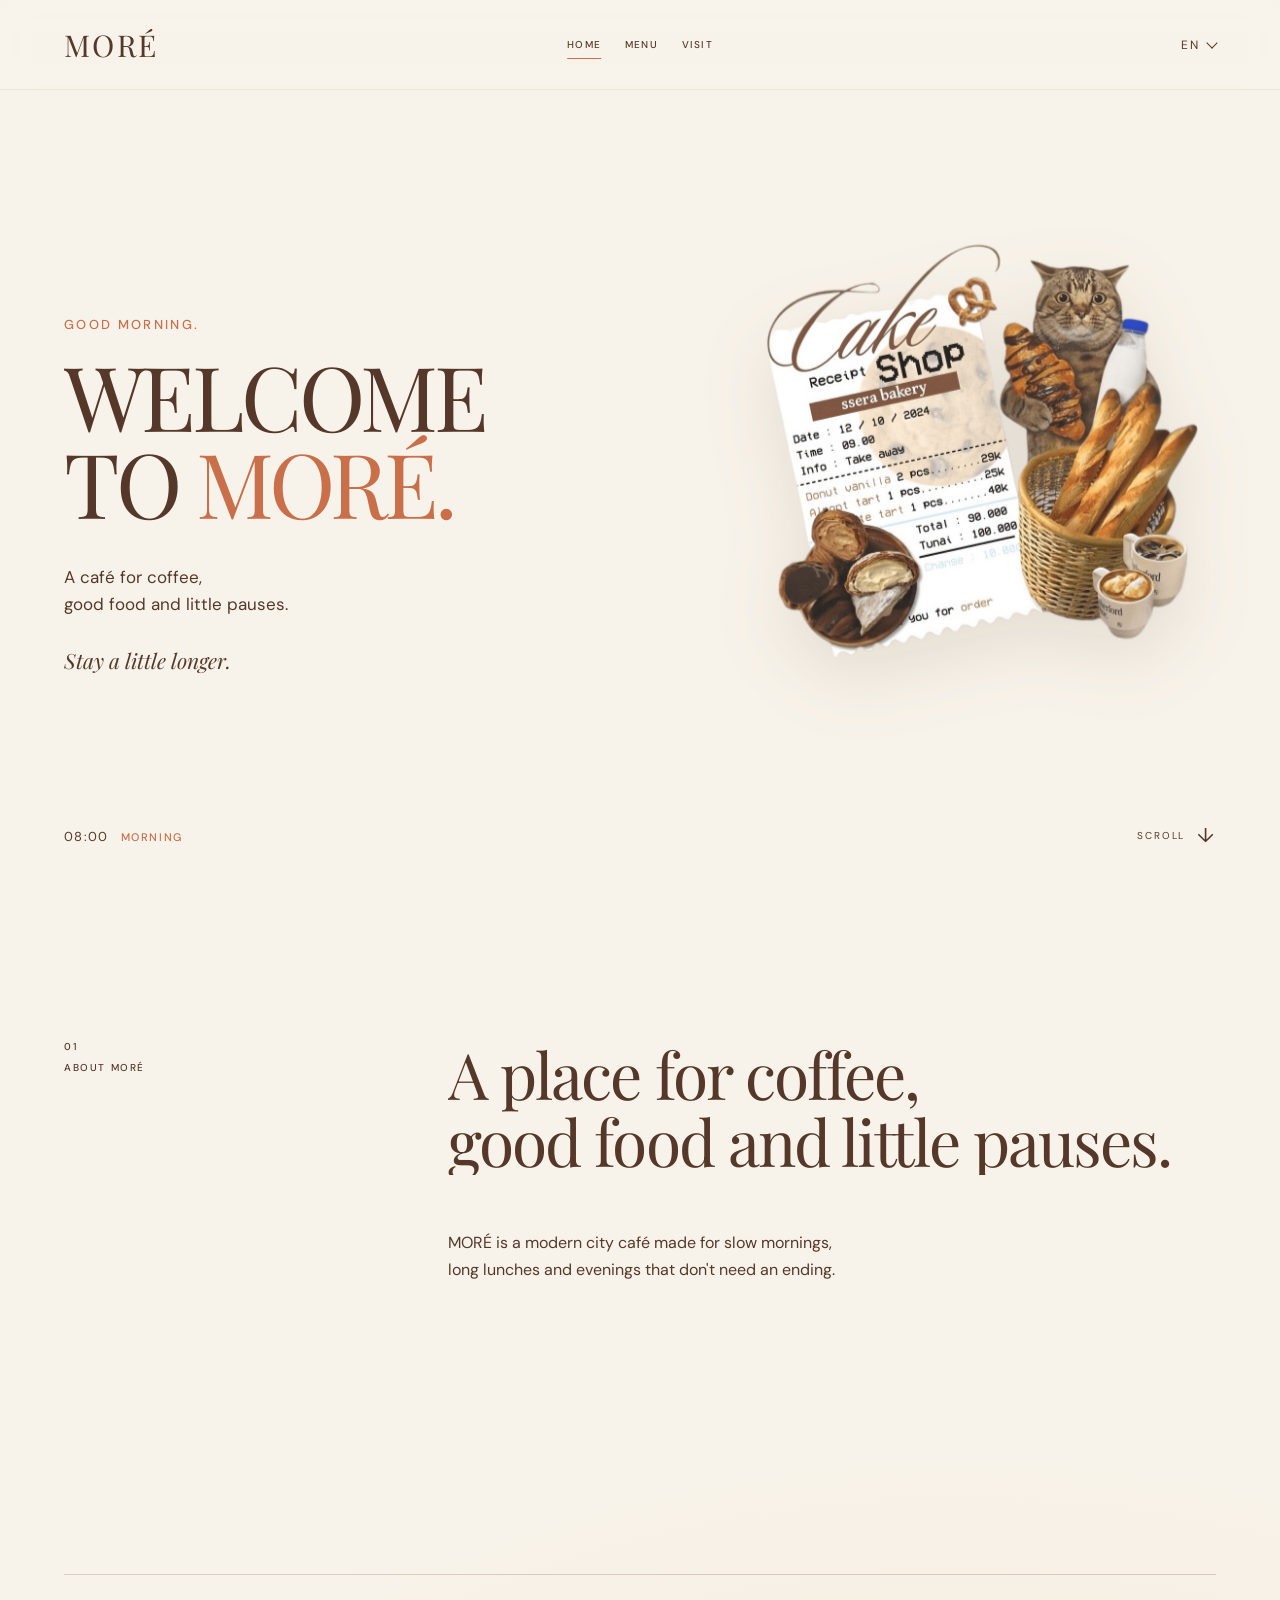
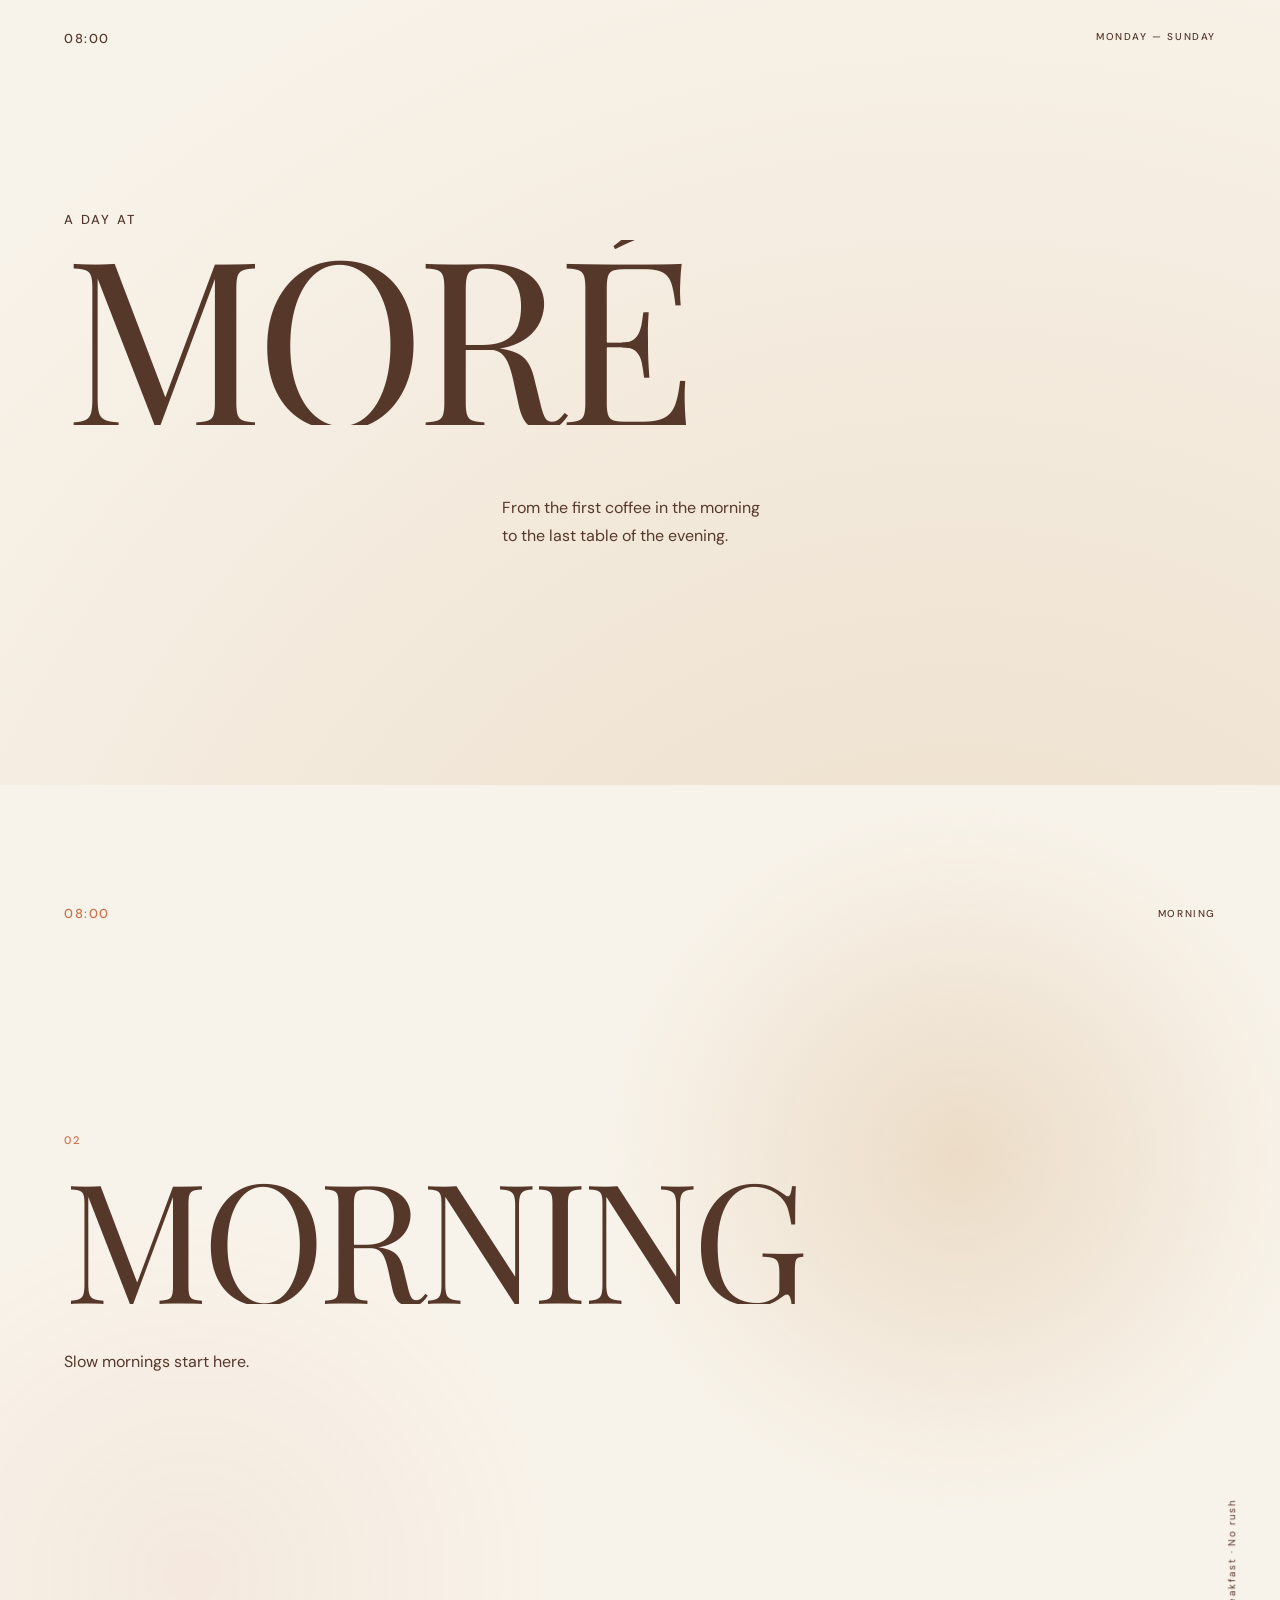
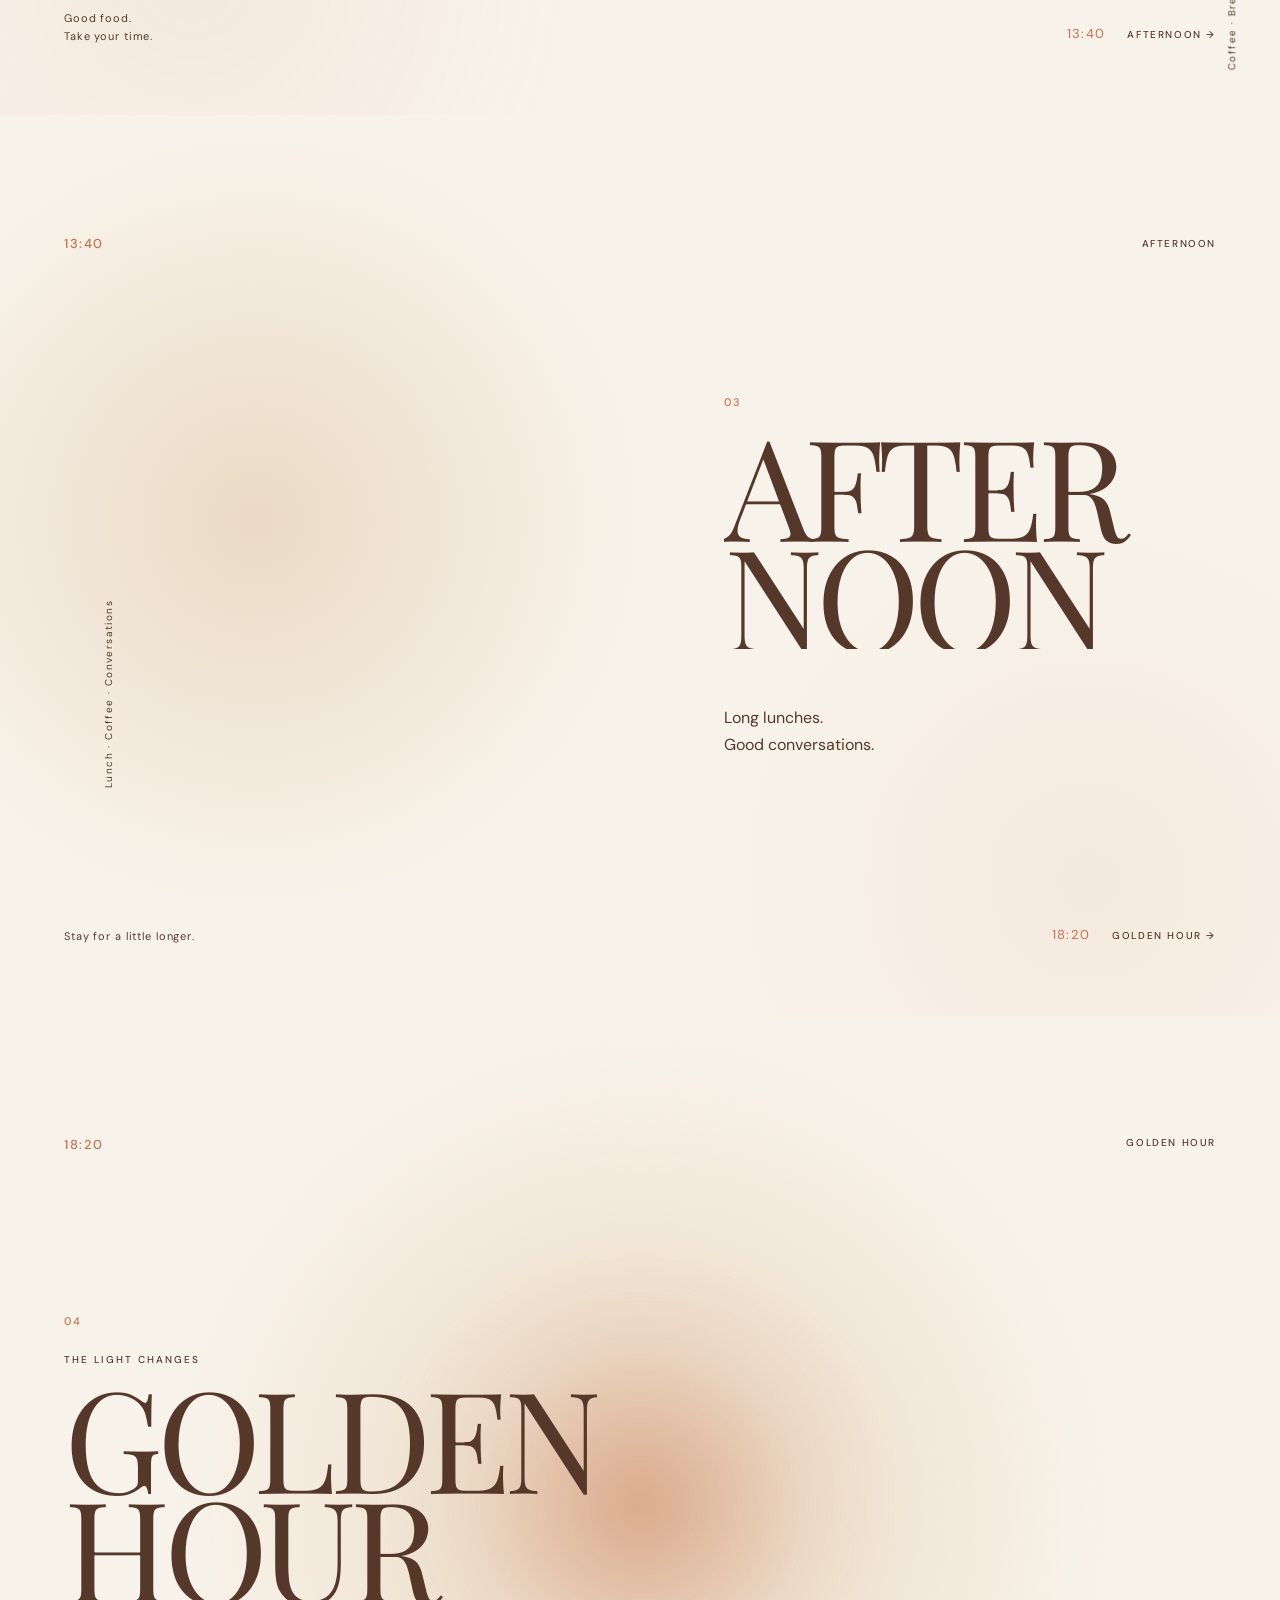
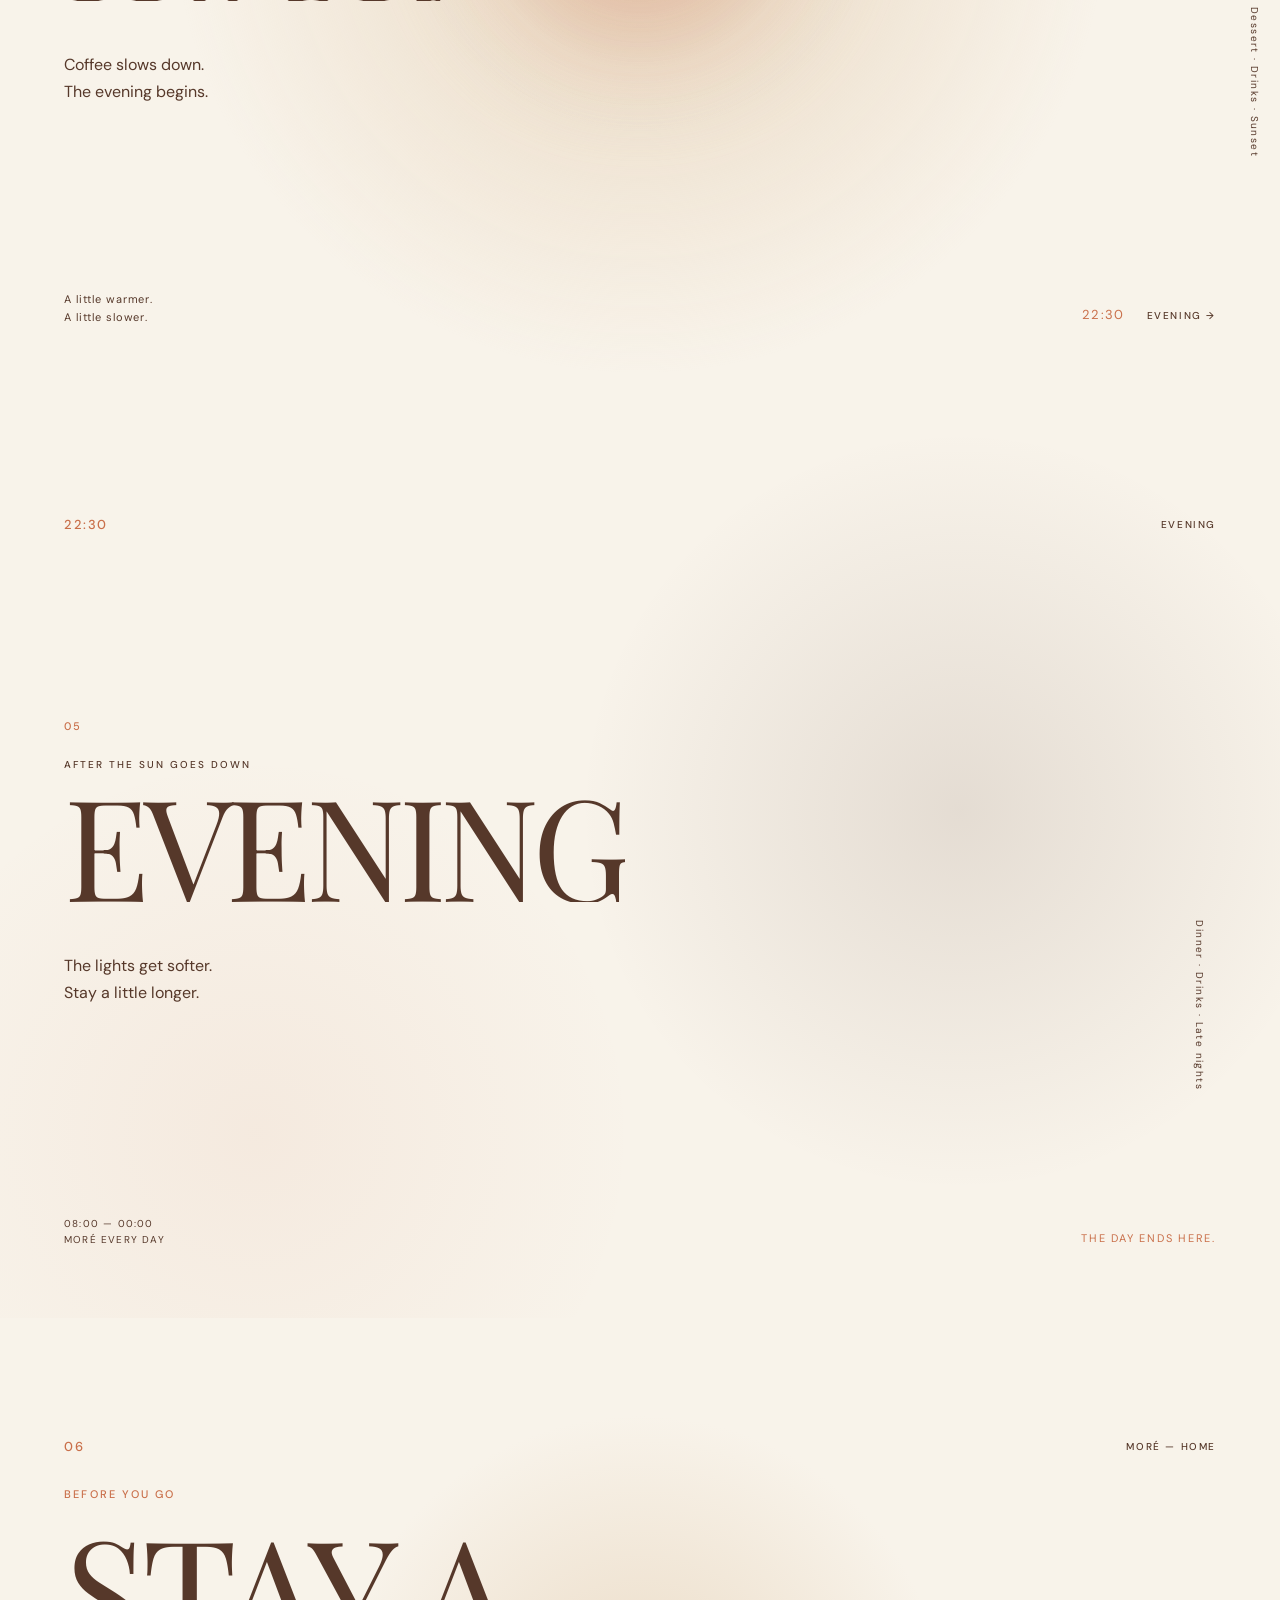
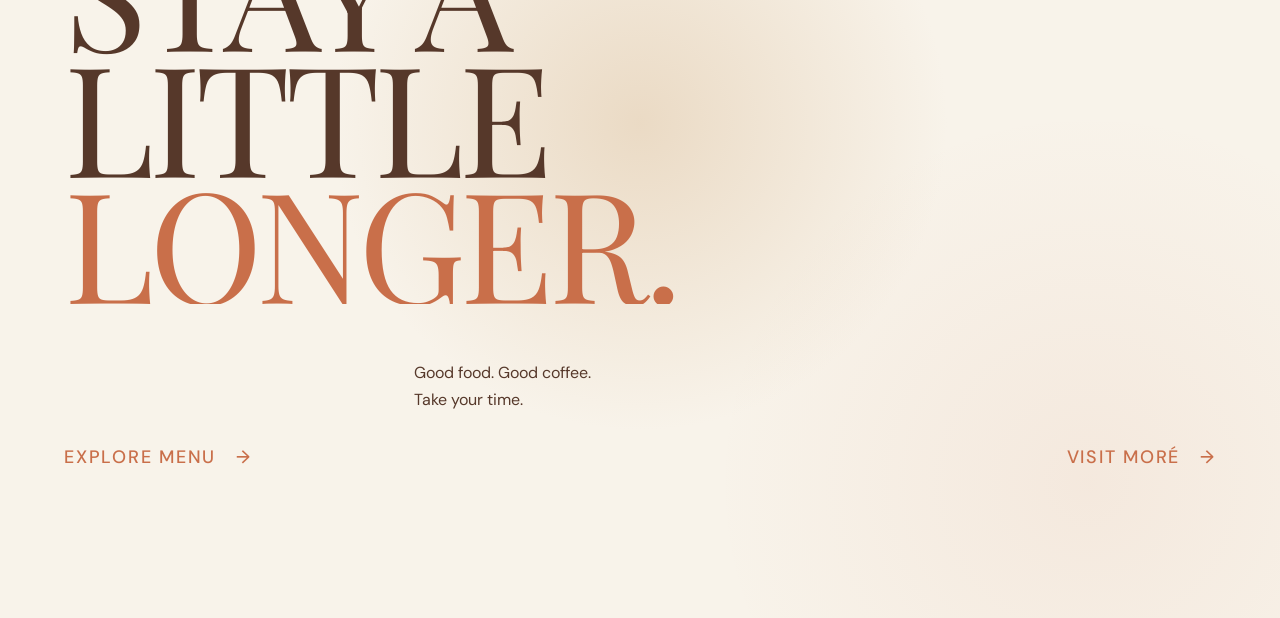
==== commit 6969d4de: "Update image paths" ====
--- a/index.html
+++ b/index.html
@@ -352,7 +352,7 @@
 
                     <div class="evening-image">
     <div class="evening-placeholder">
-        <img src="images/home/evening-ramen.jpg" alt="Ramen">
+        <img src="images/home/evening-ramen.png" alt="Ramen">
     </div>
 </div>
 
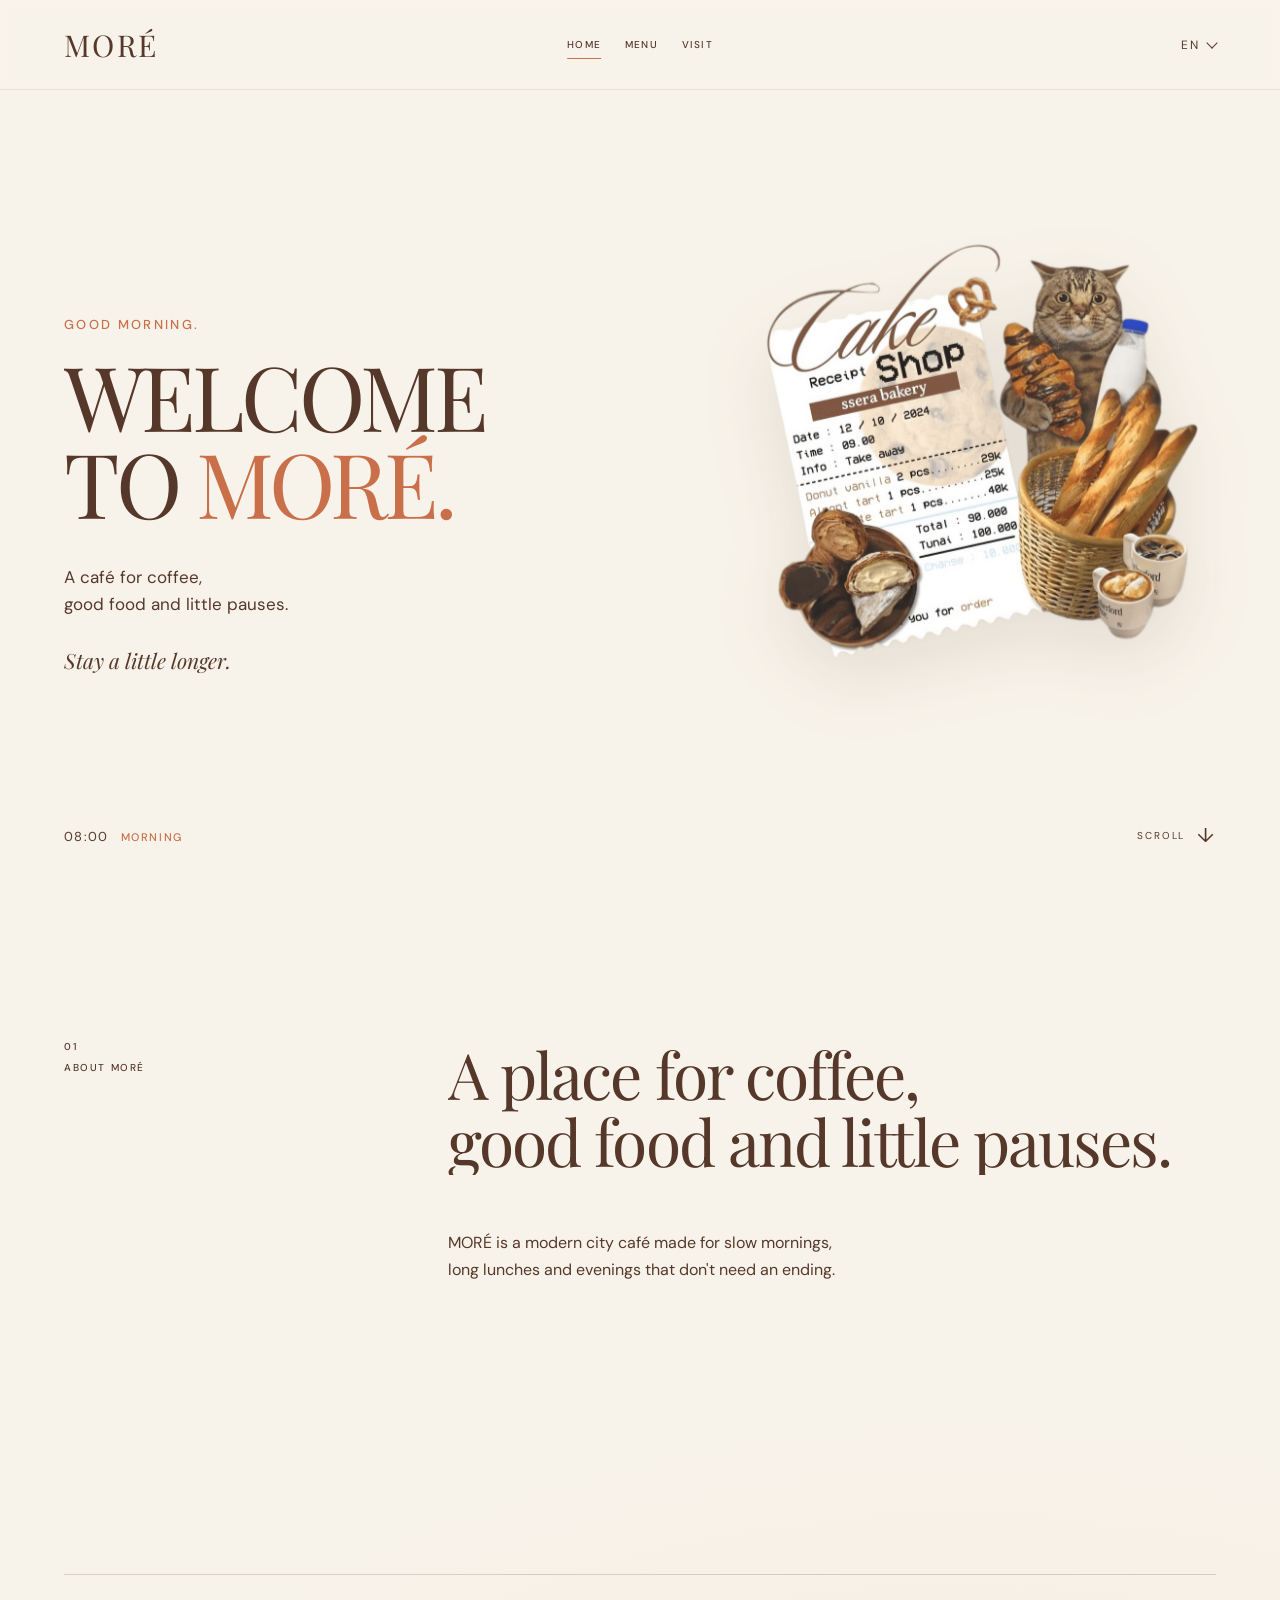
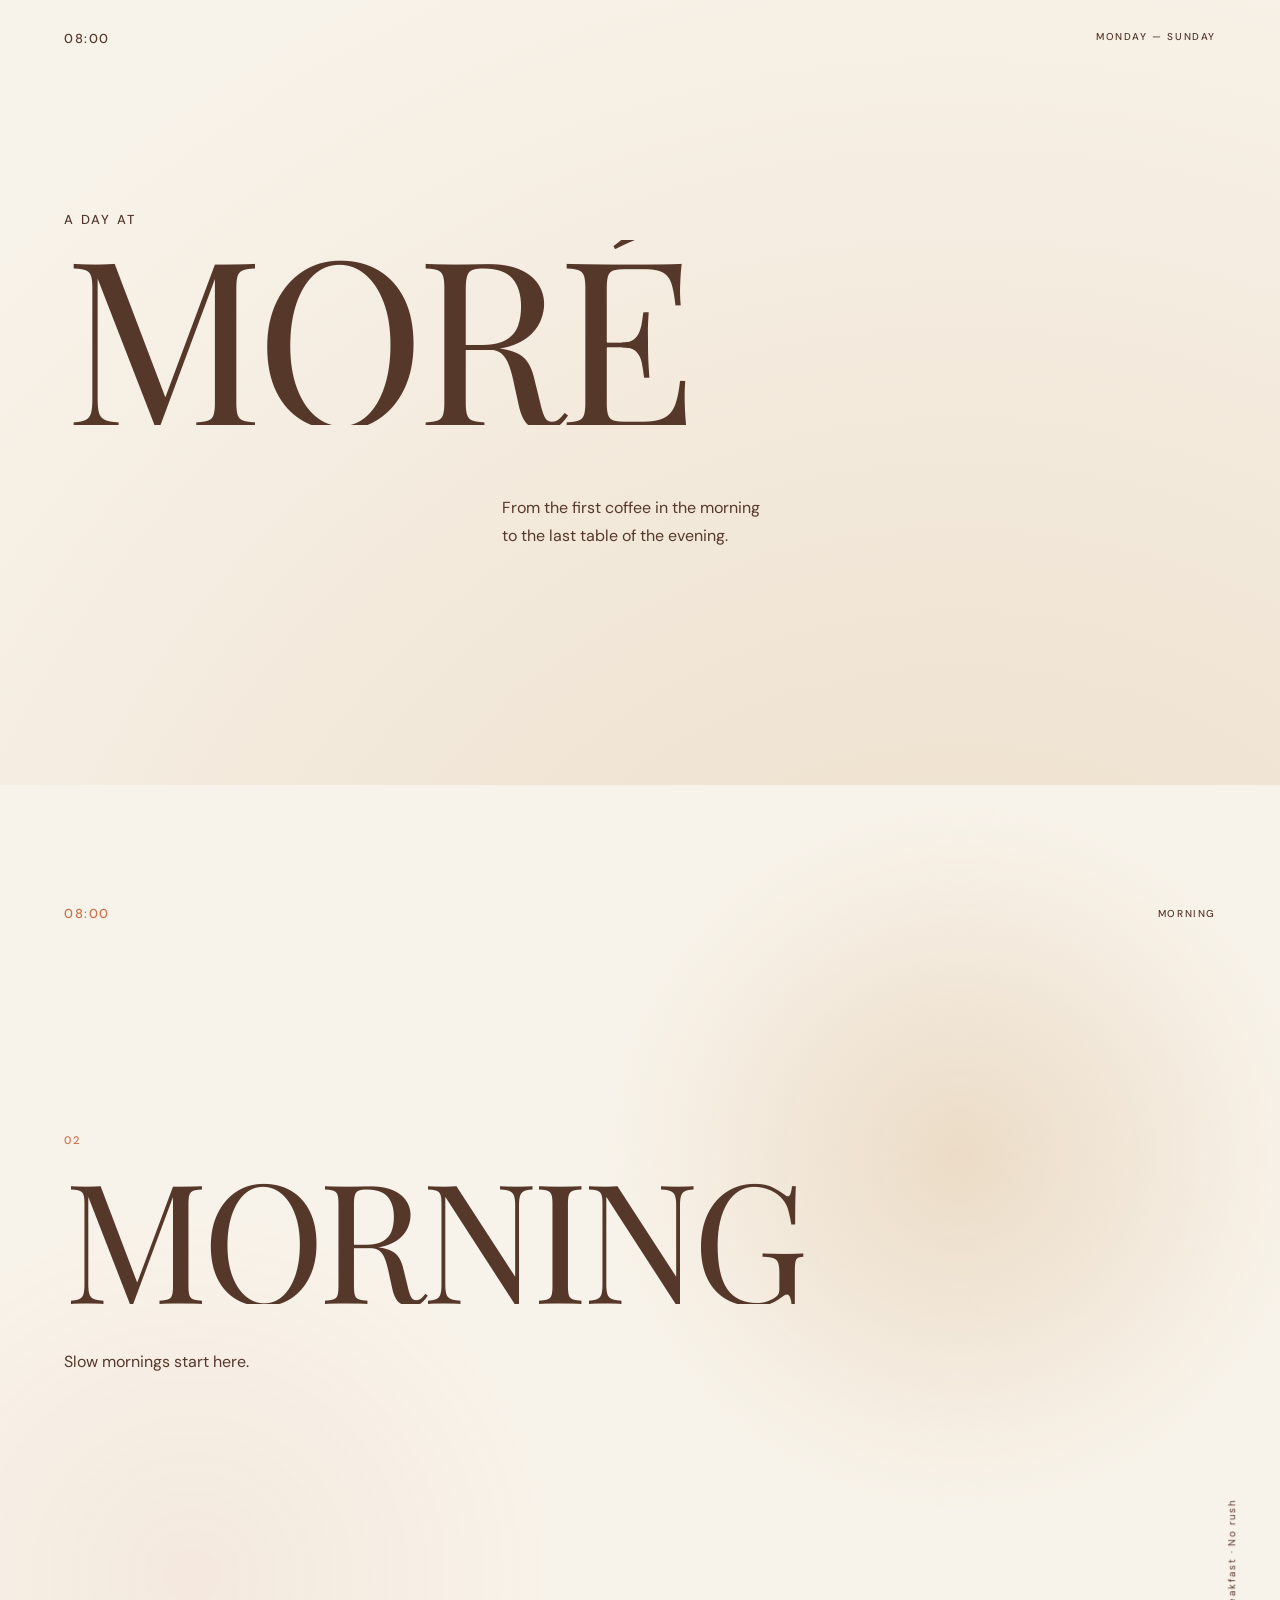
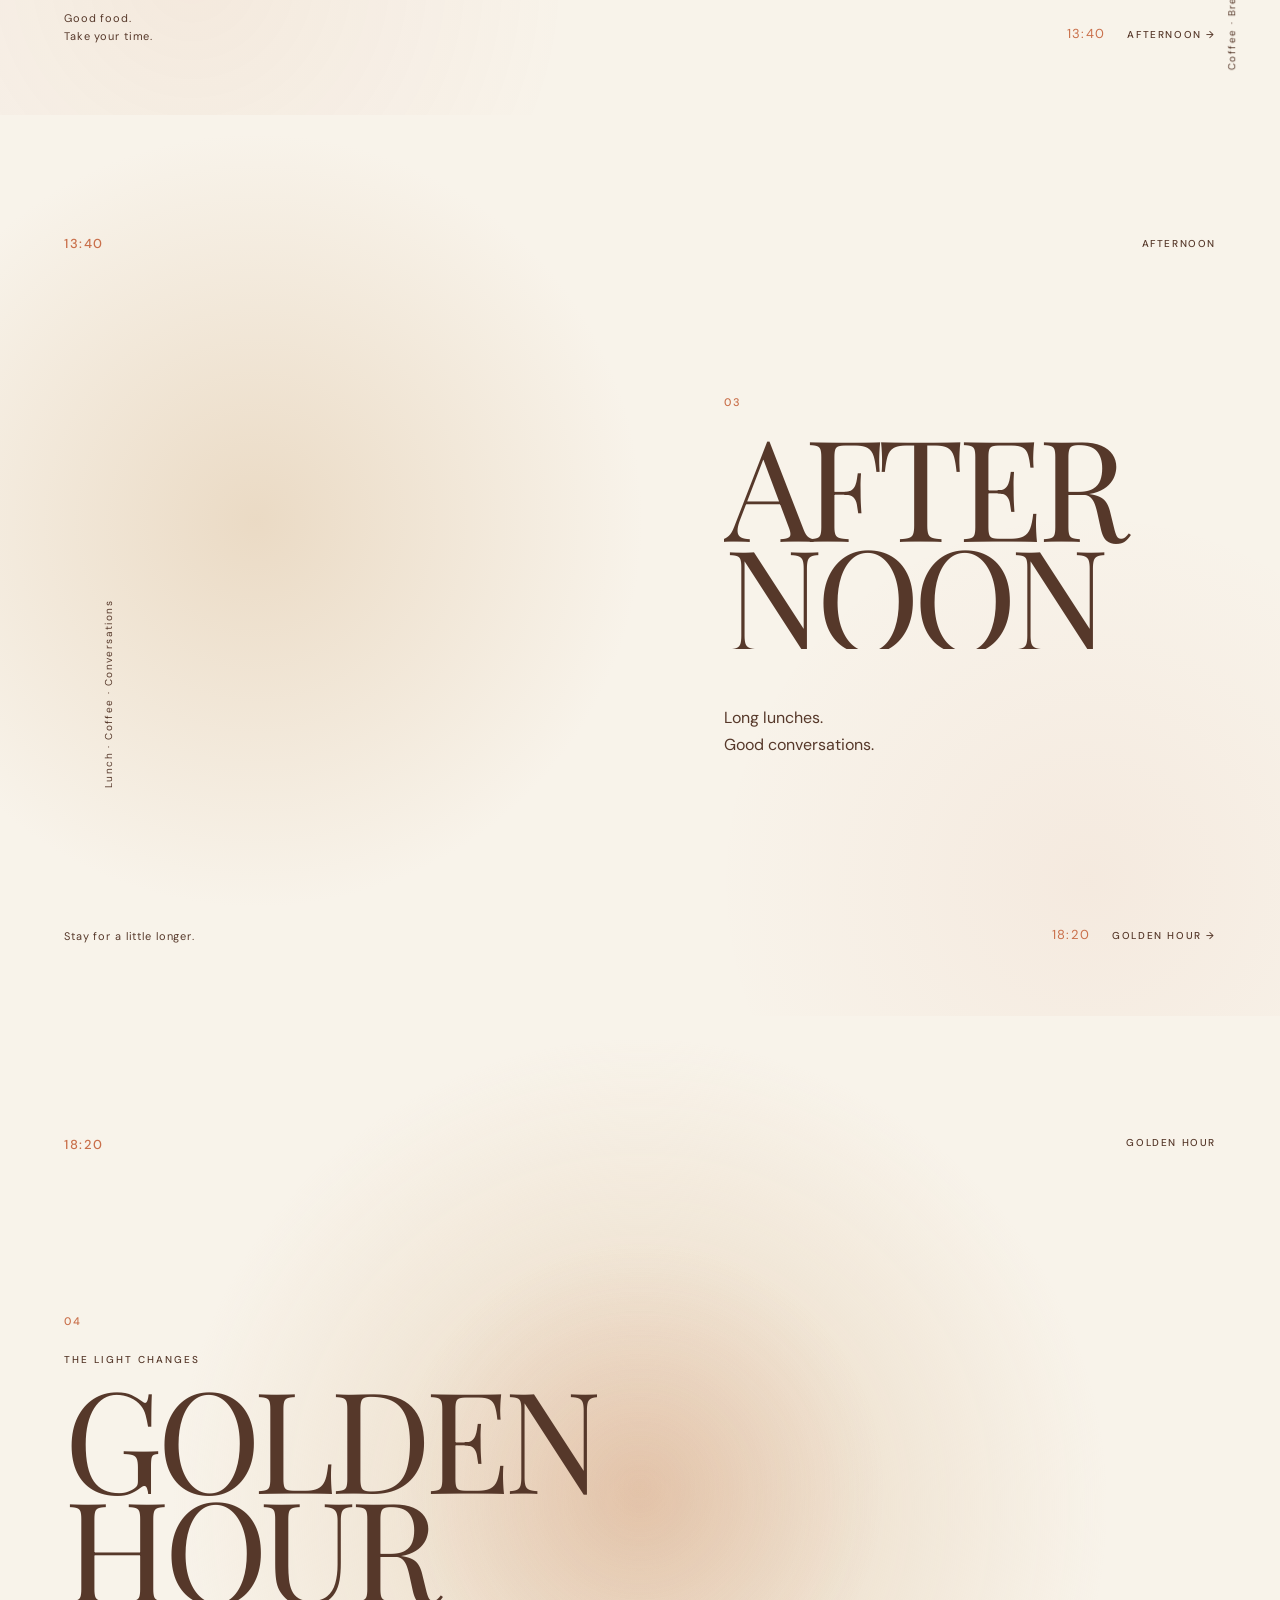
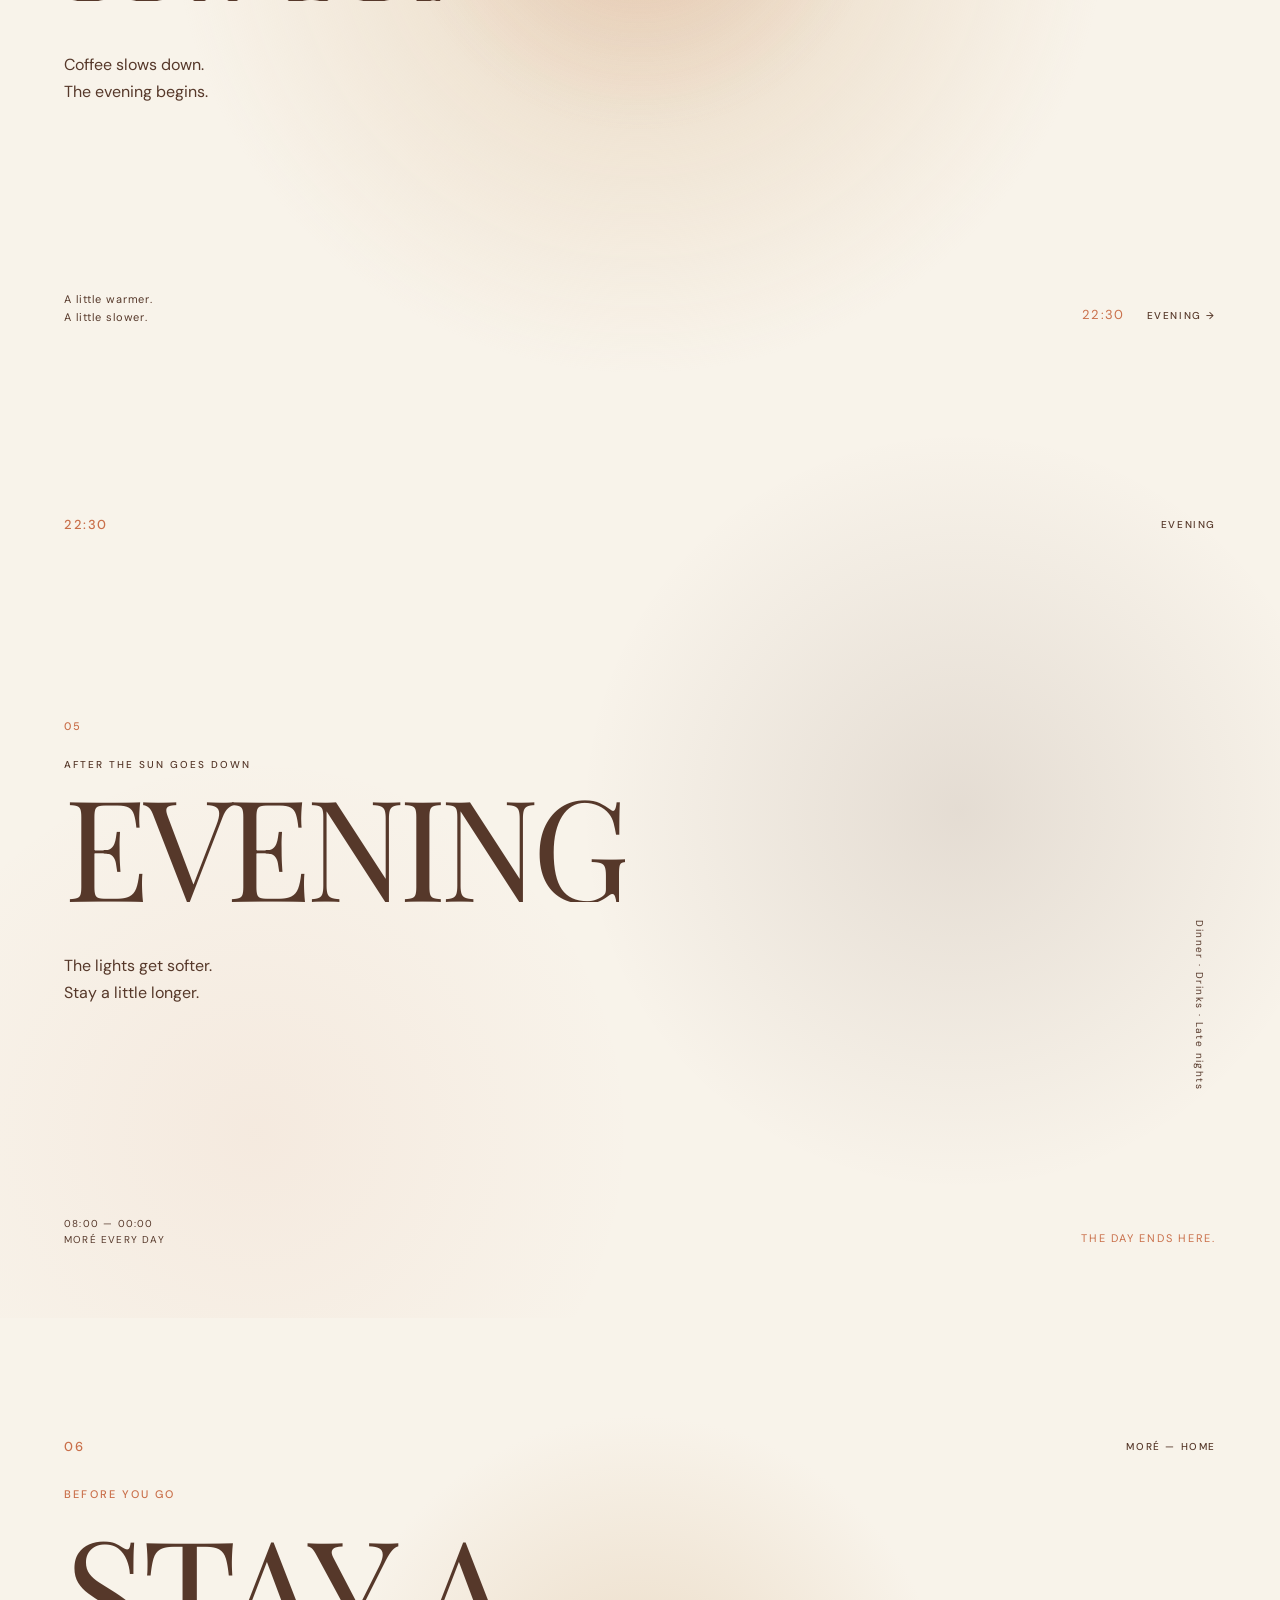
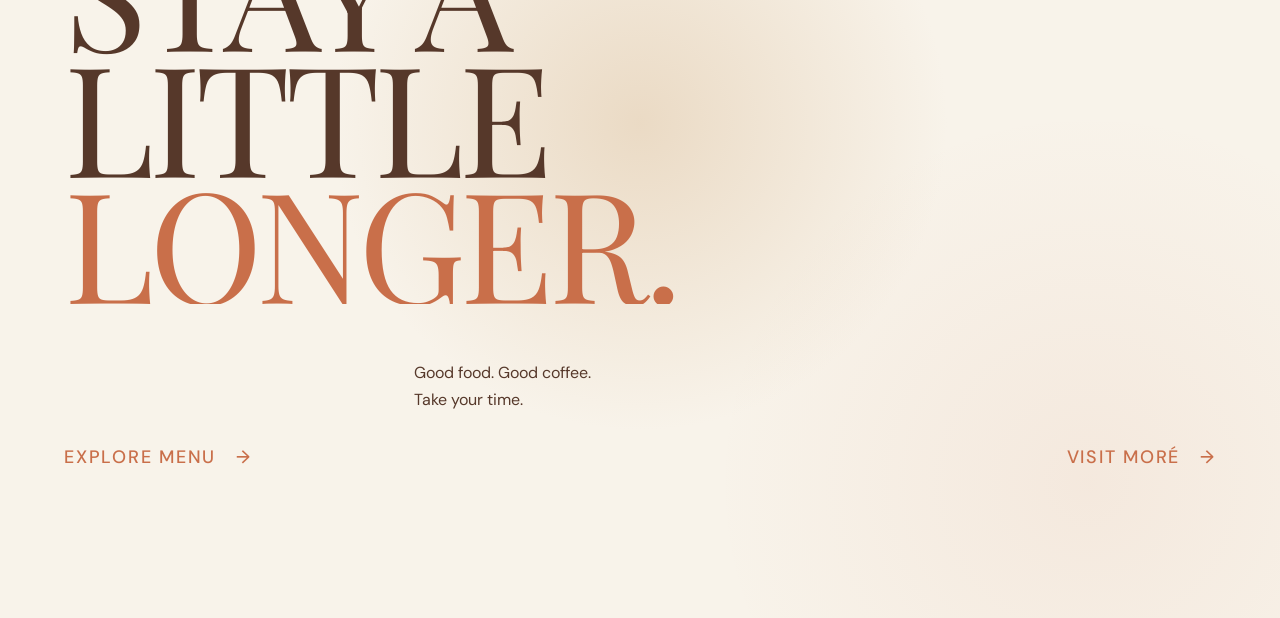
==== commit a6c51aca: "Update MORÉ website — final version" ====
--- a/index.html
+++ b/index.html
@@ -36,10 +36,9 @@
             </button>
 
             <div class="language-dropdown" id="languageDropdown" hidden>
-                <button type="button" data-language="ru">Русский</button>
-                <button type="button" data-language="en">English</button>
-                <button type="button" data-language="kk">Қазақша</button>
-            </div>
+    <button type="button" data-language="ru">Русский</button>
+    <button type="button" data-language="en">English</button>
+</div>
         </div>
     </header>
 
--- a/style.css
+++ b/style.css
@@ -399,35 +399,7 @@
         white-space: nowrap;
     }
 
-    /* RUSSIAN */
-
-    html[lang="ru"] .header .navigation {
-        gap: 6px;
-    }
-
-    html[lang="ru"] .header .navigation a {
-        font-size: 7px;
-        letter-spacing: 0;
-    }
-
-    /* KAZAKH */
-
-    html[lang="kk"] .header .navigation {
-        gap: 5px;
-    }
-
-    html[lang="kk"] .header .navigation a {
-        font-size: 7px;
-        letter-spacing: 0;
-    }
-}
-
-@media (max-width: 680px) {
-    .header {
-        outline: 2px solid red;
-    }
-
-    .header .language-switcher {
-        outline: 2px solid blue;
-    }
-}+    
+
+    
+}
--- a/home.css
+++ b/home.css
@@ -35,91 +35,7 @@
 
 
 
-/* =========================
-   HEADER — SHARED
-========================= */
-
-.header {
-    position: fixed;
-    top: 0;
-    left: 0;
-
-    width: 100%;
-    height: 90px;
-    padding: 0 5vw;
-    box-sizing: border-box;
-
-    display: flex;
-    align-items: center;
-    justify-content: space-between;
-
-    z-index: 1000;
-
-    background: rgba(248, 243, 234, 0.92);
-    -webkit-backdrop-filter: blur(14px);
-    backdrop-filter: blur(14px);
-
-    border-bottom: 1px solid rgba(86, 56, 42, 0.08);
-}
-
-.logo {
-    display: inline-block;
-    flex-shrink: 0;
-
-    color: #56382A;
-    font-family: "Playfair Display", serif;
-    font-size: 30px;
-    font-weight: 400;
-    line-height: 1;
-    letter-spacing: 0.08em;
-    text-decoration: none;
-}
-.navigation {
-    position: absolute;
-    left: 50%;
-    transform: translateX(-50%);
-
-    display: flex;
-    align-items: center;
-    justify-content: center;
-    gap: 24px;
-
-    min-width: 0;
-    margin: 0;
-    white-space: nowrap;
-}
-
-.navigation a {
-    position: relative;
-    flex-shrink: 0;
-
-    color: #56382A;
-    font-family: "DM Sans", sans-serif;
-    font-size: 10px;
-    font-weight: 500;
-    letter-spacing: 0.12em;
-    white-space: nowrap;
-    text-decoration: none;
-
-    transition: color 0.3s ease;
-}
-
-.navigation a:hover {
-    color: #C96F4A;
-}
-
-.navigation a.active::after {
-    content: "";
-
-    position: absolute;
-    left: 0;
-    bottom: -8px;
-
-    width: 100%;
-    height: 1px;
-
-    background: #C96F4A;
-}
+
 /* MOBILE HEADER */
 
 
@@ -314,22 +230,8 @@
 @media (max-width: 768px) {
 
         .header {
-        height: 75px;
-        padding: 0 5vw;
-    }
-
-    .logo {
-        font-size: 25px;
-    }
-
-    .navigation {
-        gap: clamp(8px, 2.5vw, 16px);
-    }
-
-    .navigation a {
-        font-size: 9px;
-        letter-spacing: 0.04em;
-    }
+    height: 72px;
+}
 
     .hero {
     min-height: 100svh;
@@ -2466,8 +2368,8 @@
 }
 
 /* =========================================
-   MORÉ — MULTILANGUAGE LAYOUT FIX
-   Fix long RU / KK translations
+   MORÉ — TYPOGRAPHY FIX
+   English / Russian / Kazakh
 ========================================= */
 
 /* HERO: reserve space for longer headings */
@@ -2491,22 +2393,14 @@
     letter-spacing: -0.045em;
 }
 
-/* Kazakh hero title */
-html[lang="kk"] .hero h1 {
-    font-size: clamp(48px, 6.2vw, 94px);
-    line-height: 0.98;
-    letter-spacing: -0.045em;
-}
 
 /* Keep the hero text above the image */
 @media (min-width: 769px) {
-    html[lang="ru"] .hero-content,
-    html[lang="kk"] .hero-content {
+    html[lang="ru"] .hero-content{
         max-width: 54%;
     }
 
-    html[lang="ru"] .hero-image,
-html[lang="kk"] .hero-image {
+    html[lang="ru"] .hero-image {
     width: min(38vw, 520px);
     right: 12%;
 }
@@ -2514,28 +2408,24 @@
 
 /* Large translated section headings */
 
-html[lang="ru"] .about-intro,
-html[lang="kk"] .about-intro {
+html[lang="ru"] .about-intro {
     font-size: clamp(34px, 4.5vw, 62px);
     line-height: 1.12;
     overflow-wrap: break-word;
 }
 
-html[lang="ru"] .afternoon-title h2,
-html[lang="kk"] .afternoon-title h2 {
+html[lang="ru"] .afternoon-title h2{
     font-size: clamp(58px, 8.5vw, 130px);
     line-height: 0.9;
     overflow-wrap: break-word;
 }
 
-html[lang="ru"] .golden-title h2,
-html[lang="kk"] .golden-title h2 {
+html[lang="ru"] .golden-title h2 {
     font-size: clamp(58px, 8.5vw, 135px);
     line-height: 0.9;
 }
 
-html[lang="ru"] .home-end-content h2,
-html[lang="kk"] .home-end-content h2 {
+html[lang="ru"] .home-end-content h2 {
     font-size: clamp(58px, 9.5vw, 145px);
     line-height: 0.92;
     overflow-wrap: break-word;
@@ -2604,31 +2494,26 @@
     }
 
     .hero h1,
-    html[lang="ru"] .hero h1,
-    html[lang="kk"] .hero h1 {
+    html[lang="ru"] .hero h1 {
         font-size: clamp(40px, 11vw, 72px);
         line-height: 1;
         letter-spacing: -0.04em;
     }
 
-    html[lang="ru"] .hero-content,
-    html[lang="kk"] .hero-content {
+    html[lang="ru"] .hero-content {
         max-width: 100%;
     }
 
 
-    html[lang="ru"] .afternoon-title h2,
-    html[lang="kk"] .afternoon-title h2 {
+    html[lang="ru"] .afternoon-title h2 {
         font-size: clamp(48px, 13vw, 90px);
     }
 
-    html[lang="ru"] .golden-title h2,
-    html[lang="kk"] .golden-title h2 {
+    html[lang="ru"] .golden-title h2 {
         font-size: clamp(48px, 13vw, 90px);
     }
 
-    html[lang="ru"] .home-end-content h2,
-    html[lang="kk"] .home-end-content h2 {
+    html[lang="ru"] .home-end-content h2 {
         font-size: clamp(48px, 13vw, 90px);
     }
 
@@ -2658,7 +2543,7 @@
 
 /* =========================================
    MORÉ — TYPOGRAPHY FIX
-   English / Russian / Kazakh
+   English / Russian
 ========================================= */
 
 /* 1. Не разрываем слова посреди букв */
@@ -2689,31 +2574,27 @@
 }
 
 /* 3. Длинные заголовки на русском и казахском */
-html[lang="ru"] .hero h1,
-html[lang="kk"] .hero h1 {
+html[lang="ru"] .hero h1 {
     font-size: clamp(42px, 5.8vw, 88px);
     line-height: 1;
     letter-spacing: -0.035em;
 }
 
-html[lang="ru"] .afternoon-title h2,
-html[lang="kk"] .afternoon-title h2 {
+html[lang="ru"] .afternoon-title h2 {
     font-size: clamp(48px, 7vw, 108px);
     line-height: 0.98;
     letter-spacing: -0.045em;
 }
 
 html[lang="ru"] .golden-title h2,
-html[lang="kk"] .golden-title h2,
-html[lang="ru"] .evening-title h2,
-html[lang="kk"] .evening-title h2 {
+
+html[lang="ru"] .evening-title h2 {
     font-size: clamp(48px, 7vw, 112px);
     line-height: 0.98;
     letter-spacing: -0.045em;
 }
 
-html[lang="ru"] .home-end-content h2,
-html[lang="kk"] .home-end-content h2 {
+html[lang="ru"] .home-end-content h2 {
     font-size: clamp(54px, 8vw, 130px);
     line-height: 0.98;
     letter-spacing: -0.045em;
@@ -2733,26 +2614,23 @@
 /* 5. На телефонах */
 @media (max-width: 768px) {
     .hero h1,
-    html[lang="ru"] .hero h1,
-    html[lang="kk"] .hero h1 {
+    html[lang="ru"] .hero h1{
         font-size: clamp(38px, 10.5vw, 68px);
         line-height: 1.02;
         letter-spacing: -0.035em;
     }
 
     html[lang="ru"] .afternoon-title h2,
-    html[lang="kk"] .afternoon-title h2,
+  
     html[lang="ru"] .golden-title h2,
-    html[lang="kk"] .golden-title h2,
-    html[lang="ru"] .evening-title h2,
-    html[lang="kk"] .evening-title h2 {
+  
+    html[lang="ru"] .evening-title h2 {
         font-size: clamp(42px, 11vw, 78px);
         line-height: 1;
         letter-spacing: -0.04em;
     }
 
-    html[lang="ru"] .home-end-content h2,
-    html[lang="kk"] .home-end-content h2 {
+    html[lang="ru"] .home-end-content h2 {
         font-size: clamp(44px, 12vw, 82px);
         line-height: 1;
     }
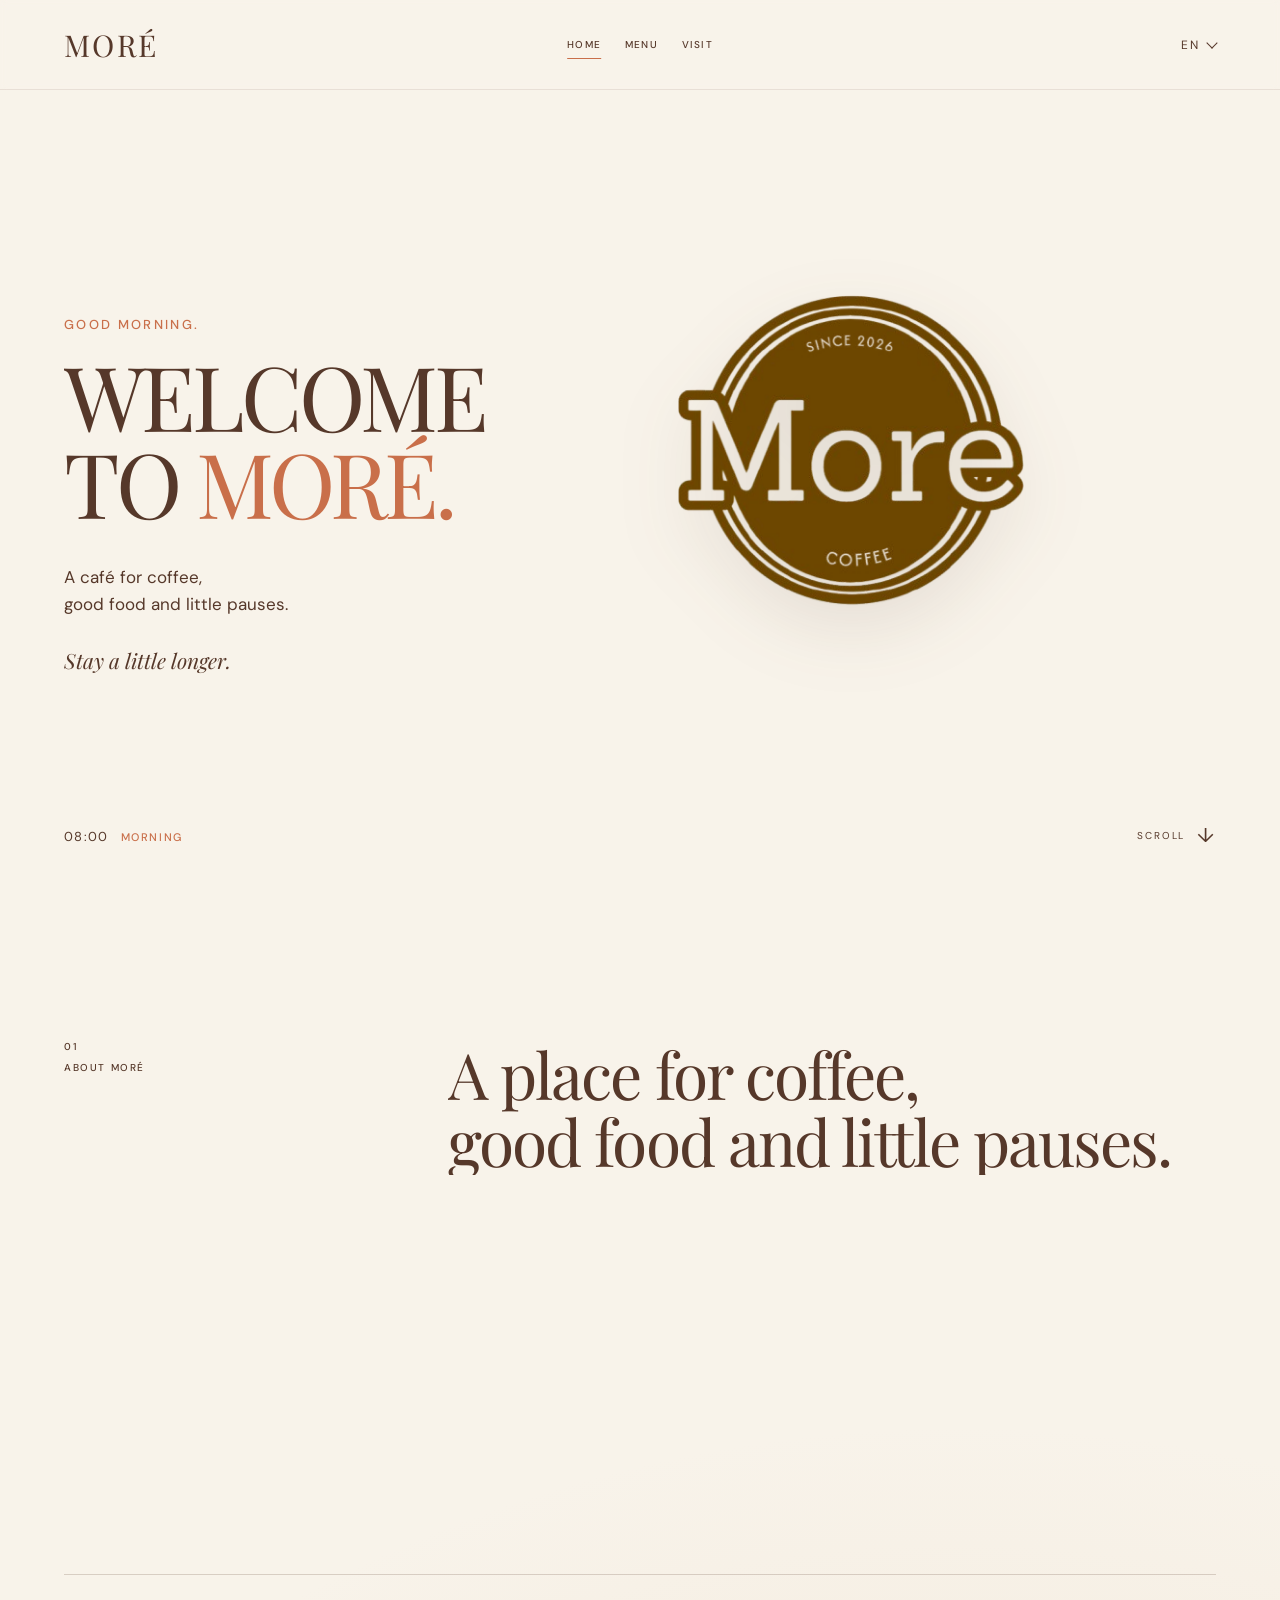
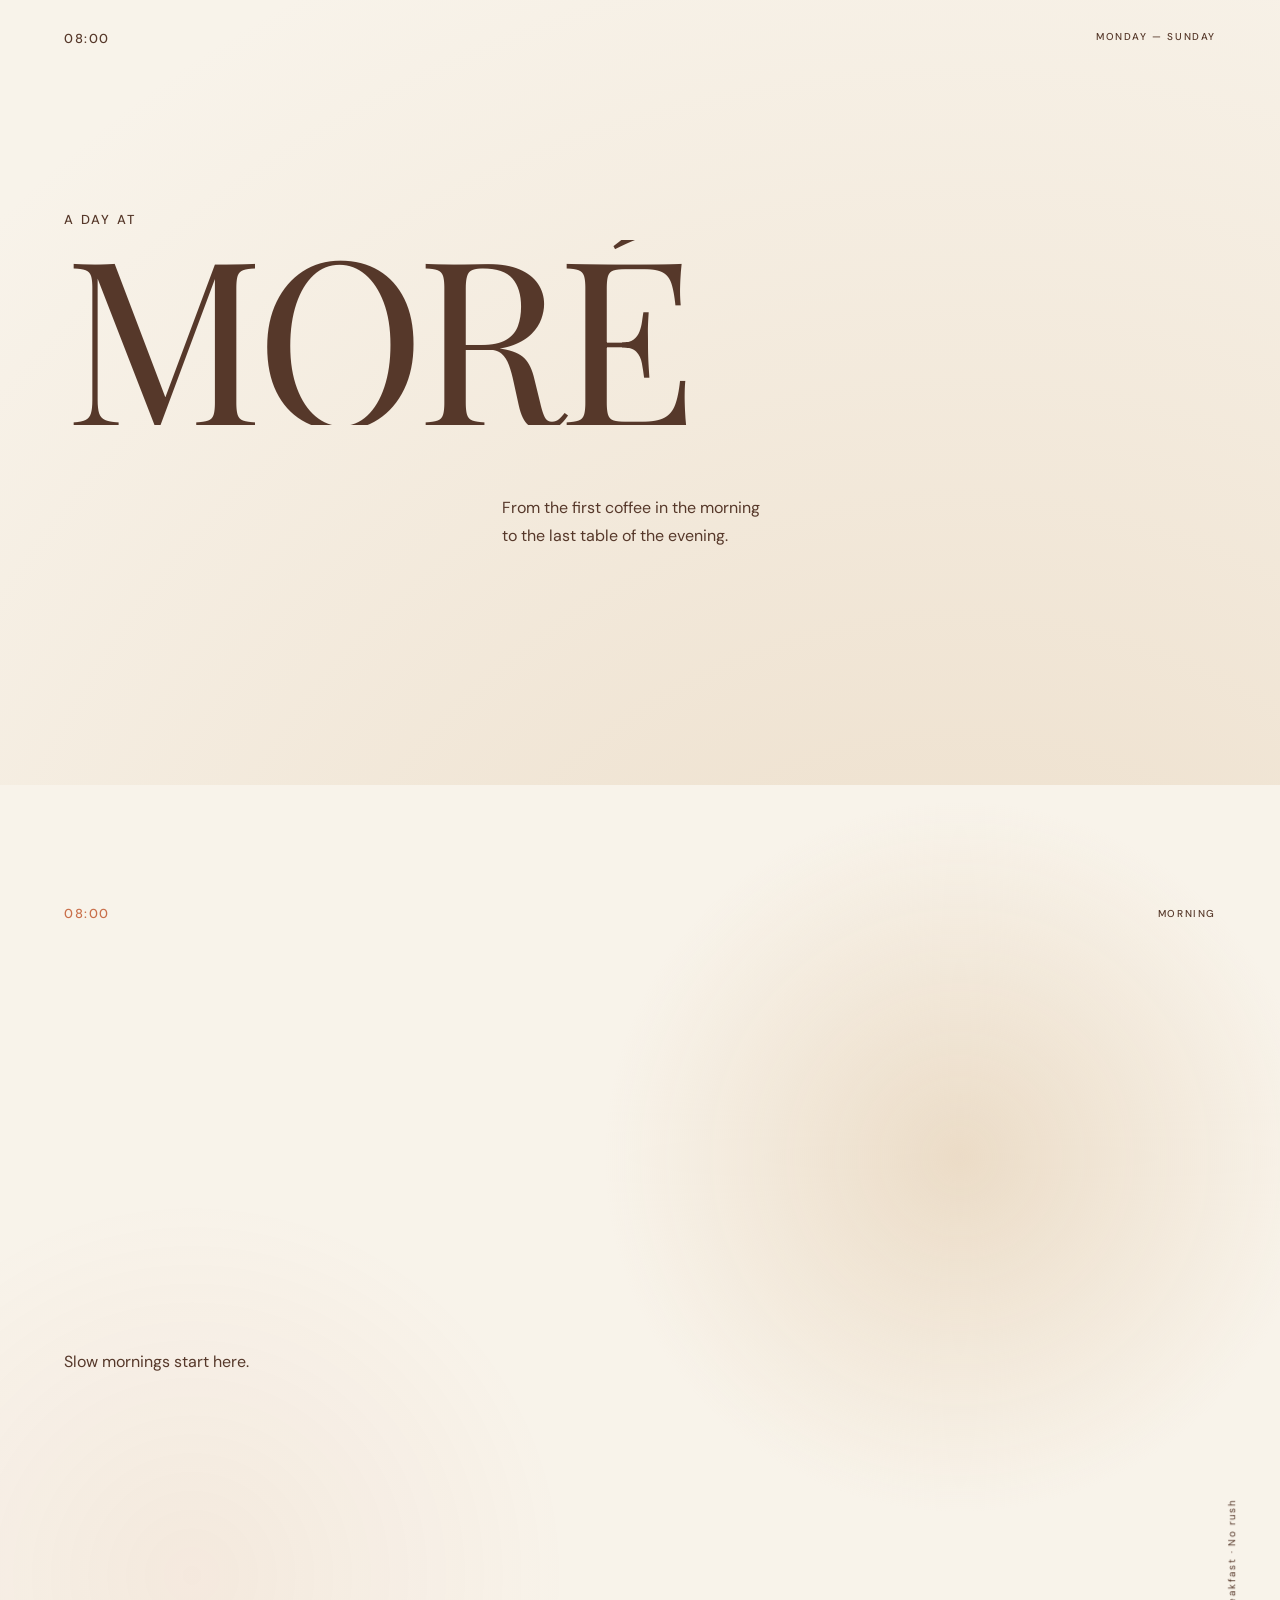
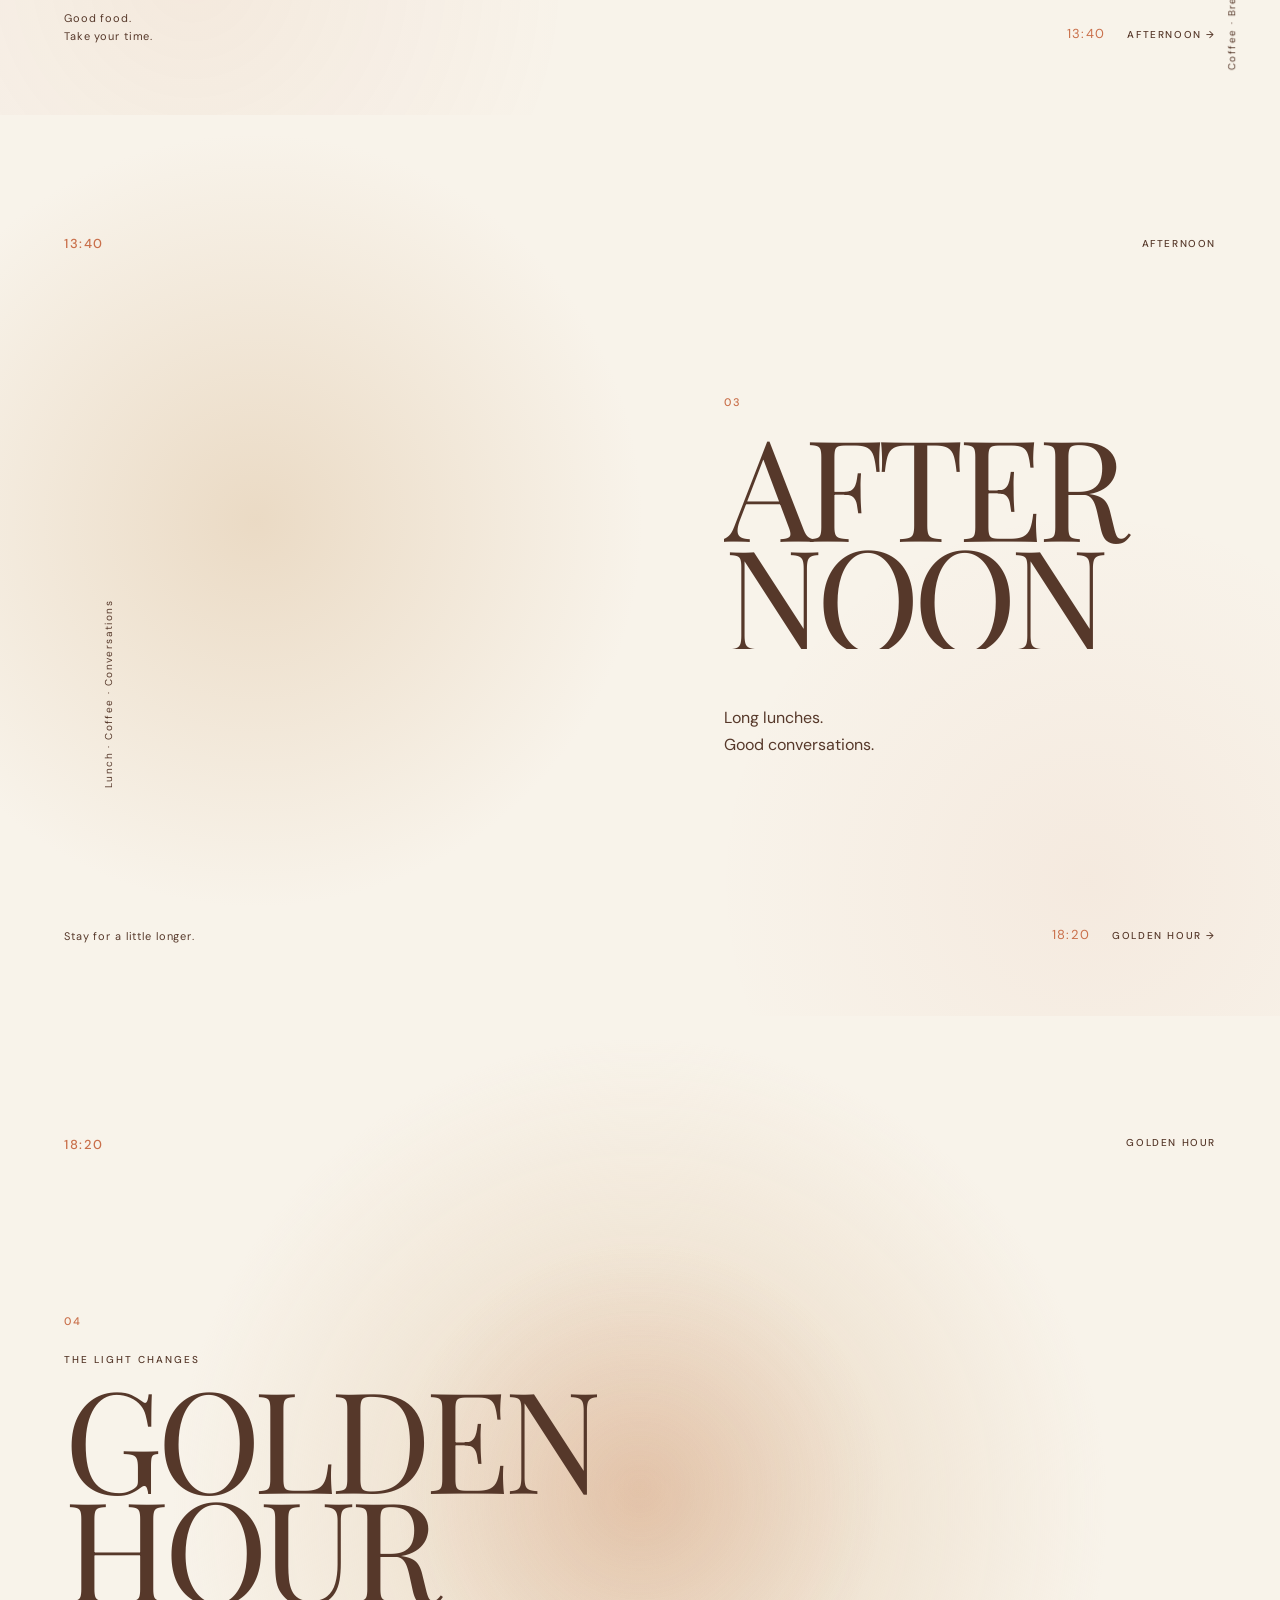
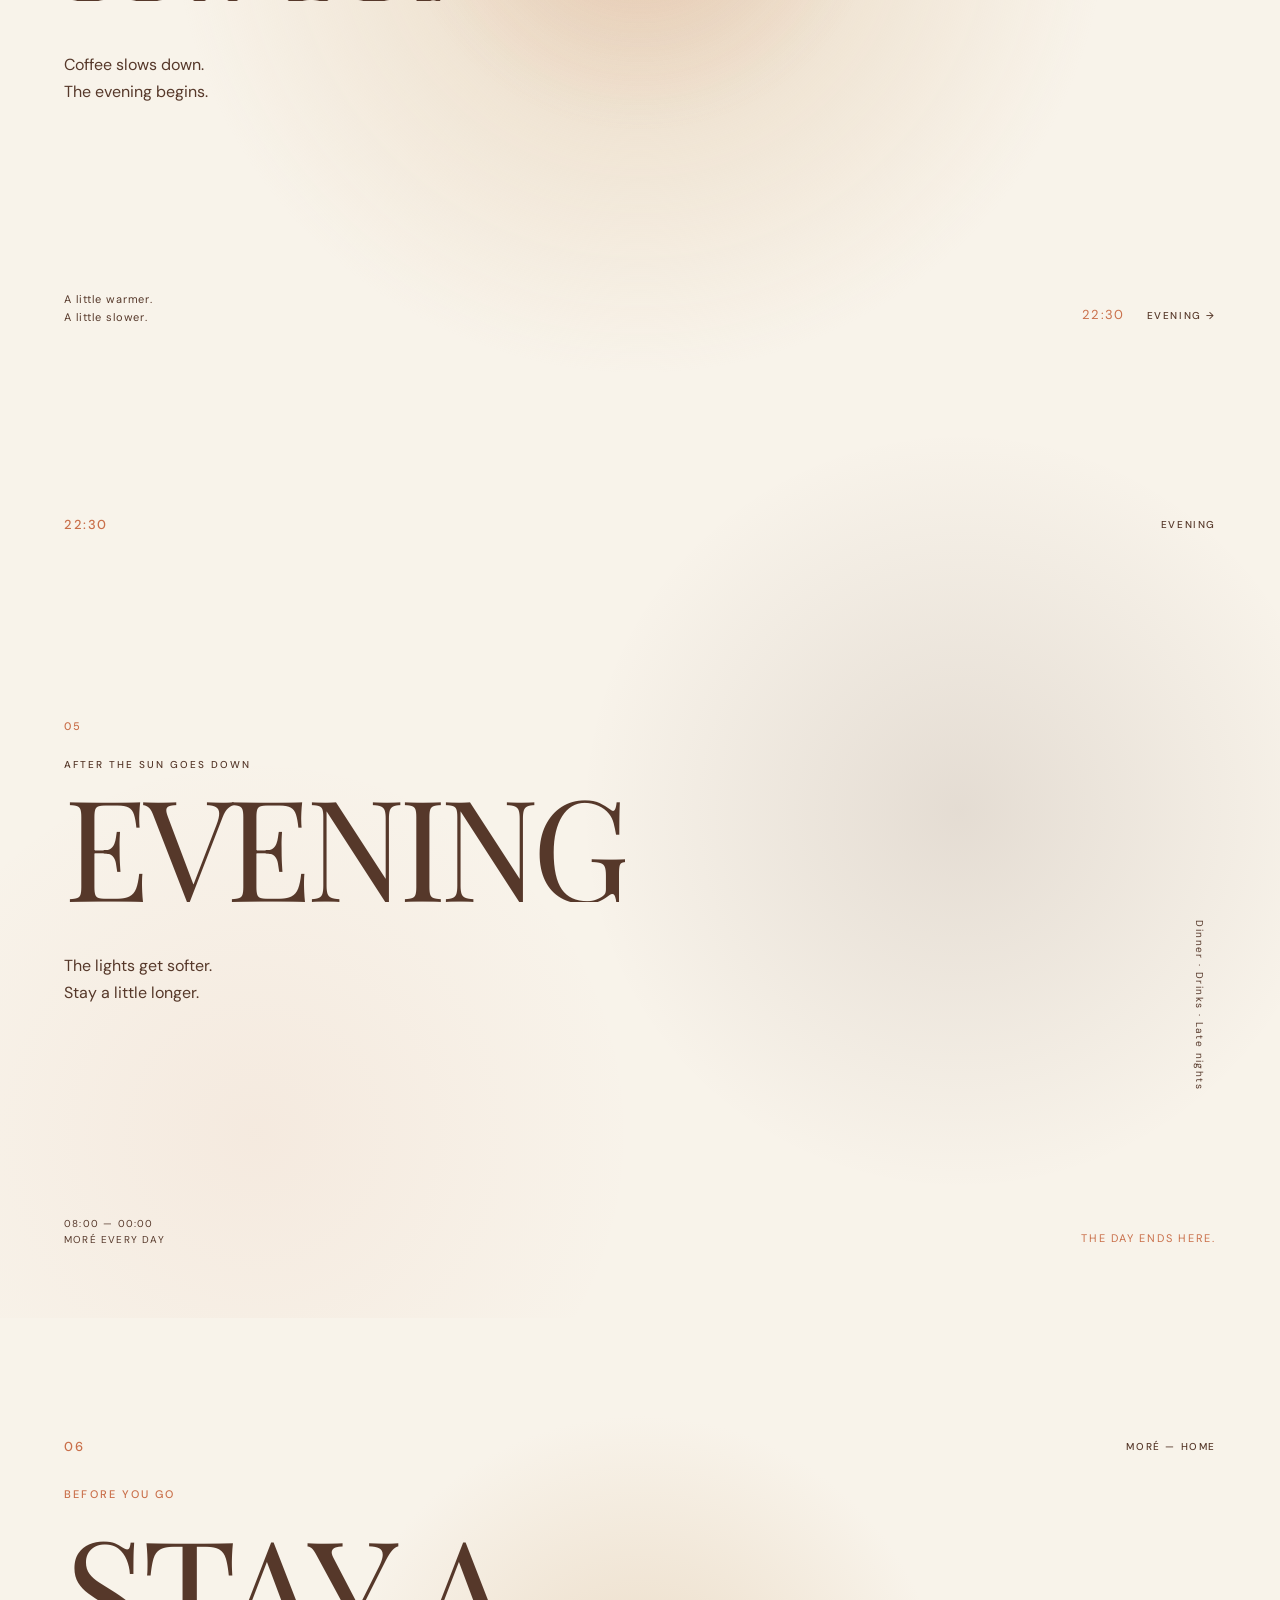
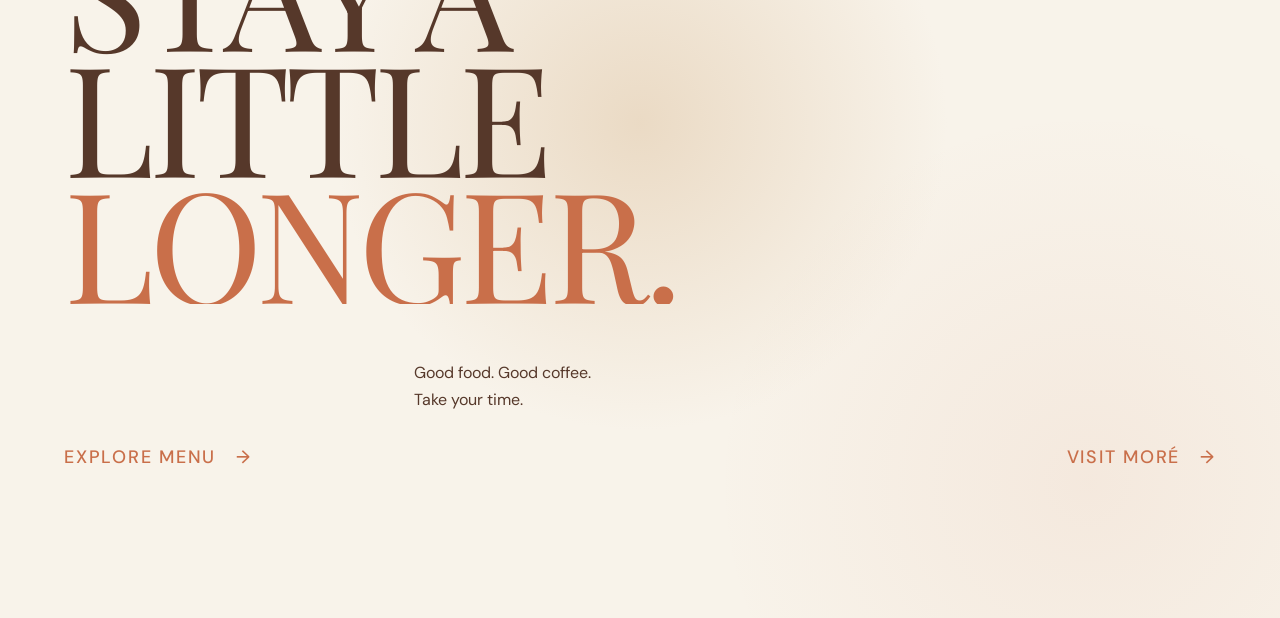
==== commit 6c20ede9: "Update MORÉ website — logo and design" ====
--- a/index.html
+++ b/index.html
@@ -5,6 +5,7 @@
     <meta name="viewport" content="width=device-width, initial-scale=1.0">
 
     <title>MORÉ — Stay a little longer.</title>
+    <link rel="icon" type="image/png" href="images/more-logo.png">
 
     <link rel="stylesheet" href="style.css">   
     <link rel="stylesheet" href="home.css">
@@ -73,14 +74,12 @@
             </div>
 
             <!-- IMAGE -->
-            <div class="hero-image">
-                <img
-                    src="images/home/welcome-decor.png"
-                    alt="Декоративная композиция MORÉ"
-                    data-i18n-alt="home.hero.image"
-                >
-            </div>
-
+<div class="hero-image">
+    <img
+        src="images/more-logo.png"
+        alt="Логотип MORÉ"
+    >
+</div>
             <!-- TIME -->
             <div class="hero-time">
                 <span>08:00</span>
--- a/home.css
+++ b/home.css
@@ -123,10 +123,10 @@
 .hero-image {
     position: absolute;
 
-    right: 4%;
+    right: 20%;
     top: 50%;
 
-    width: min(38vw, 520px);
+    width: min(27vw, 370px);
 
     transform: translateY(-50%);
 
